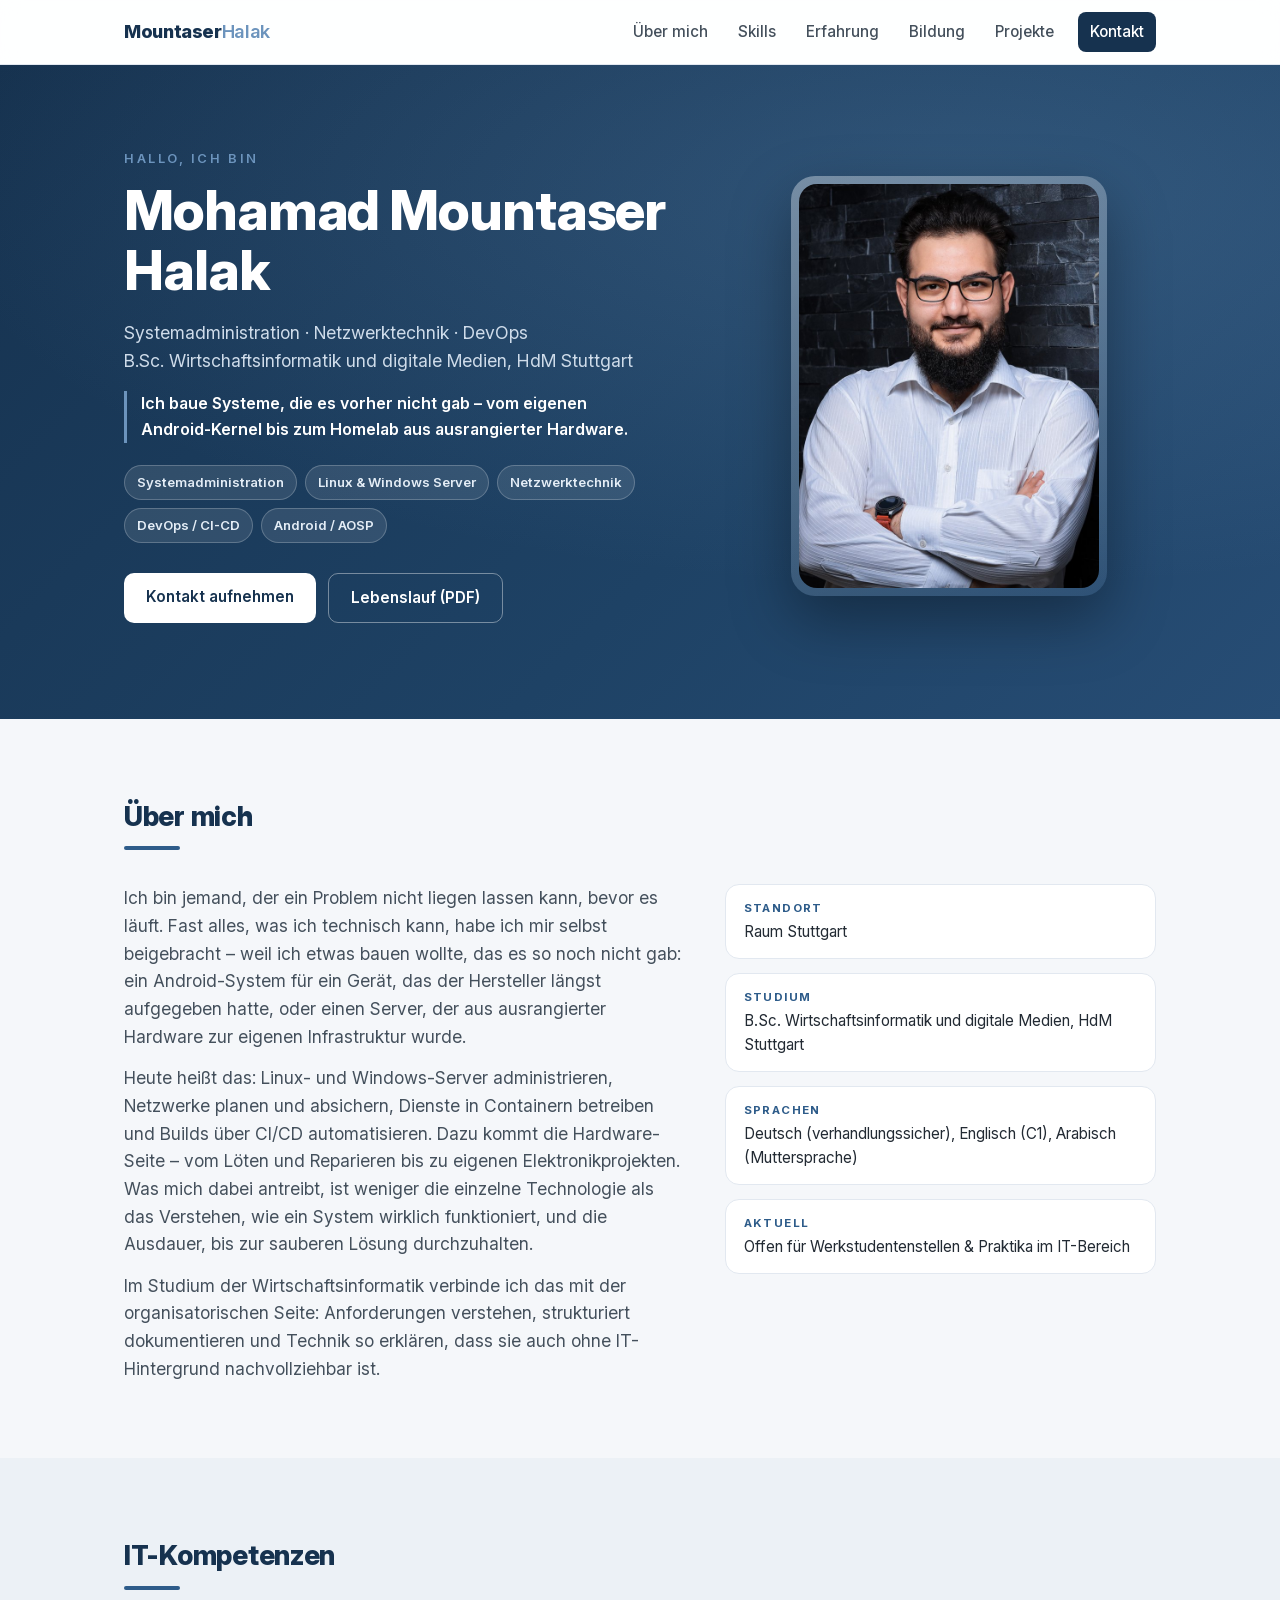
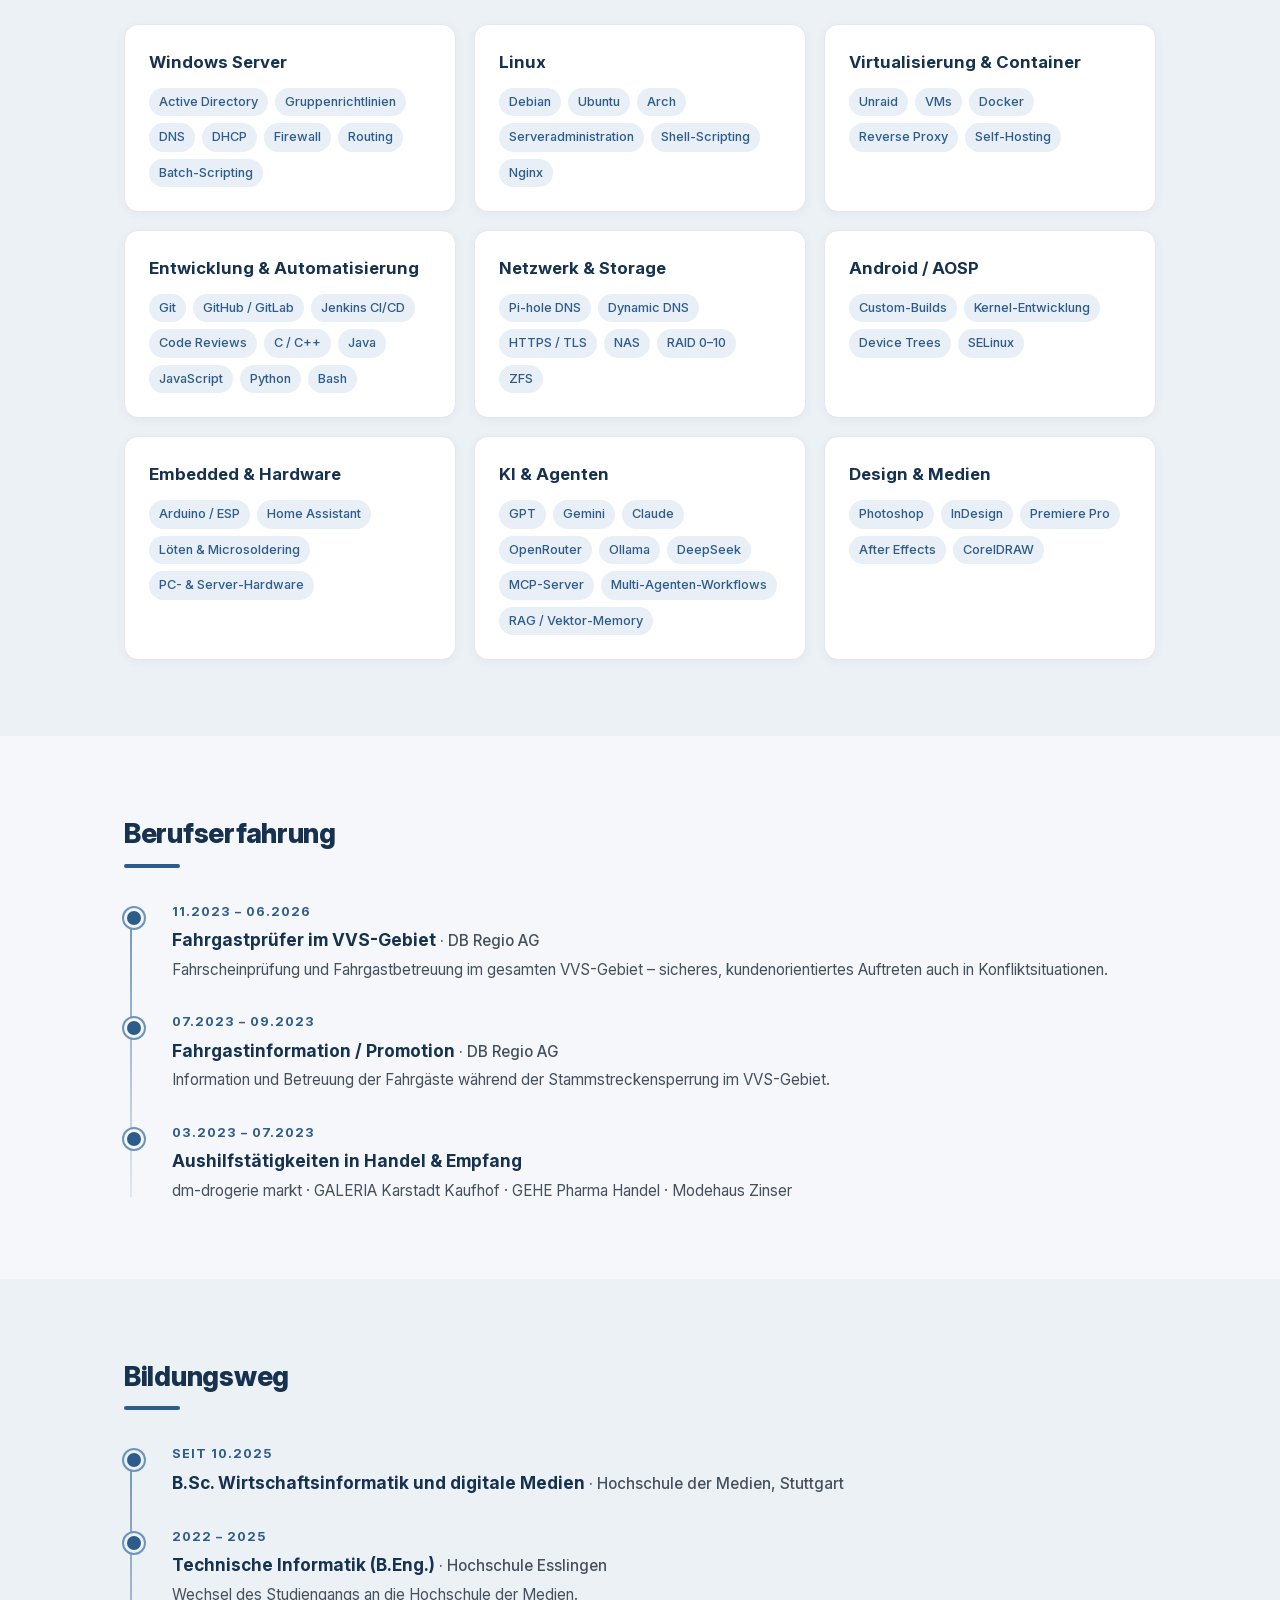
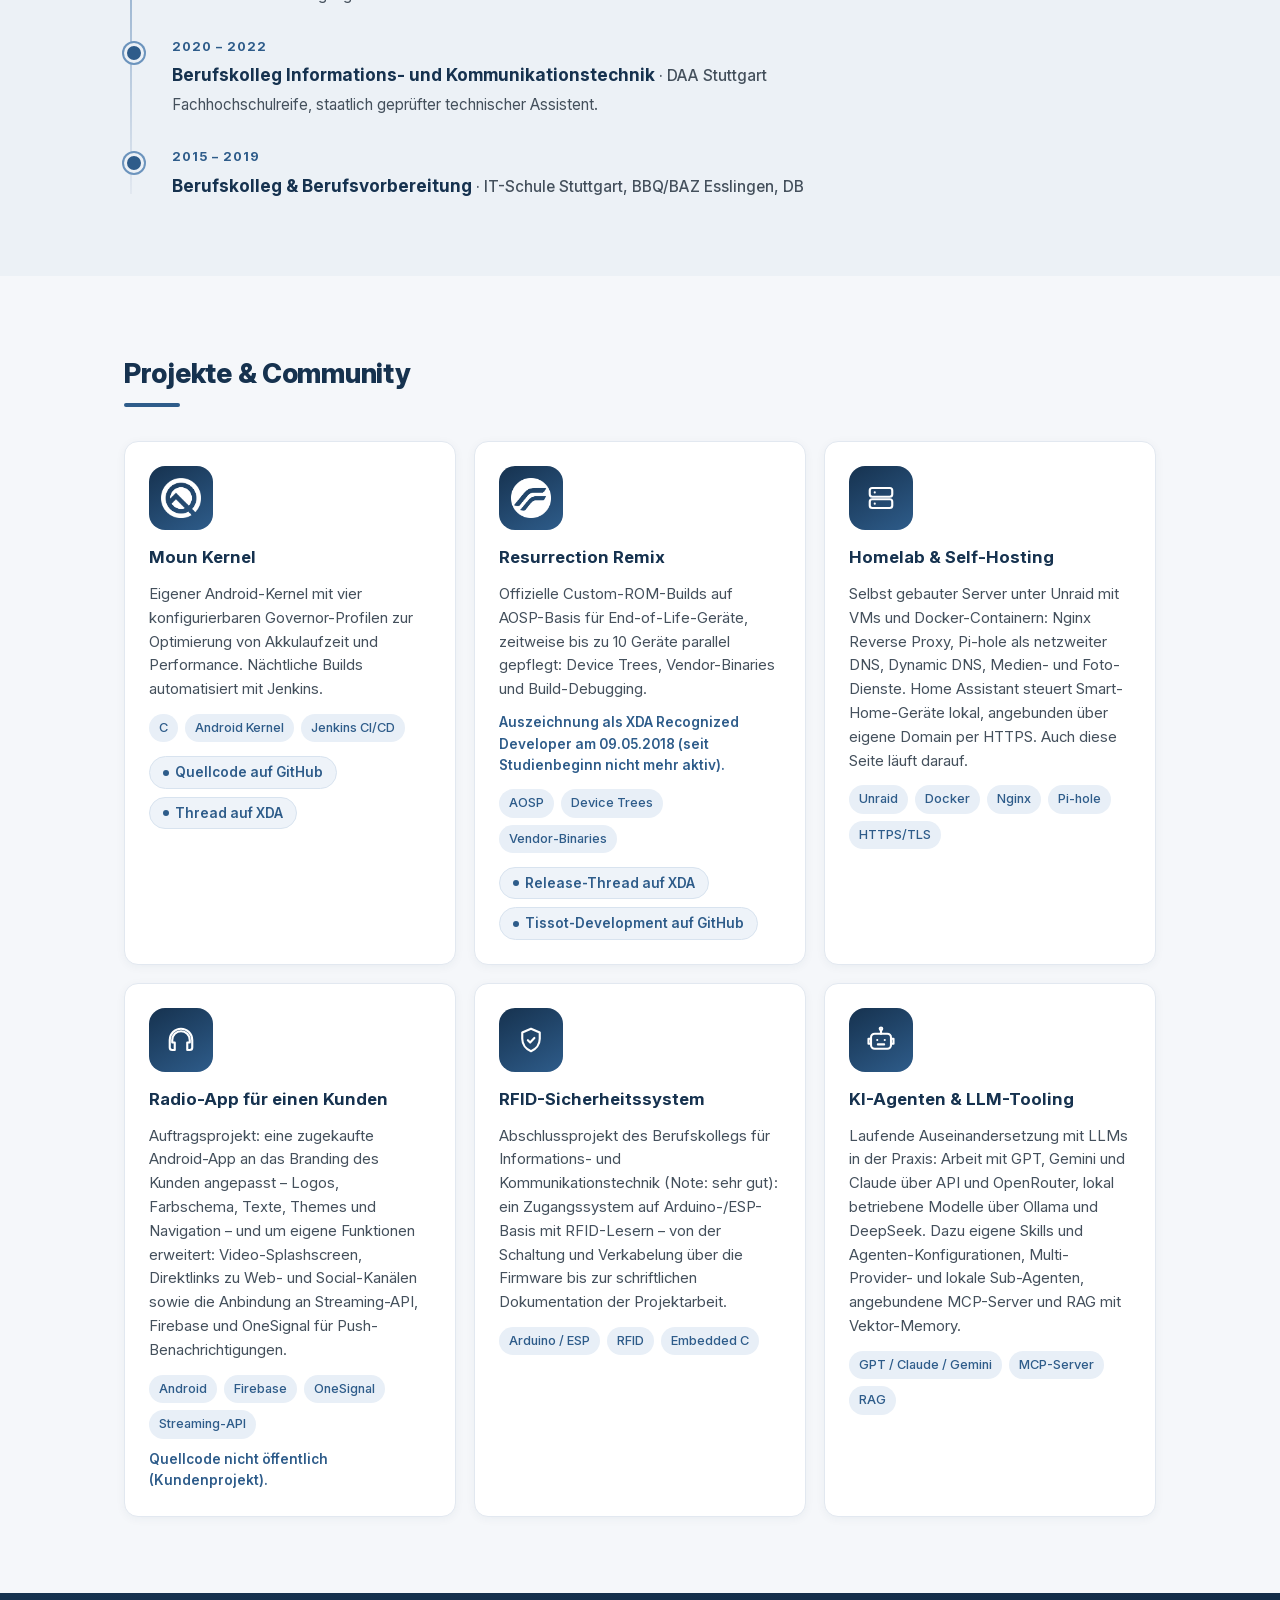
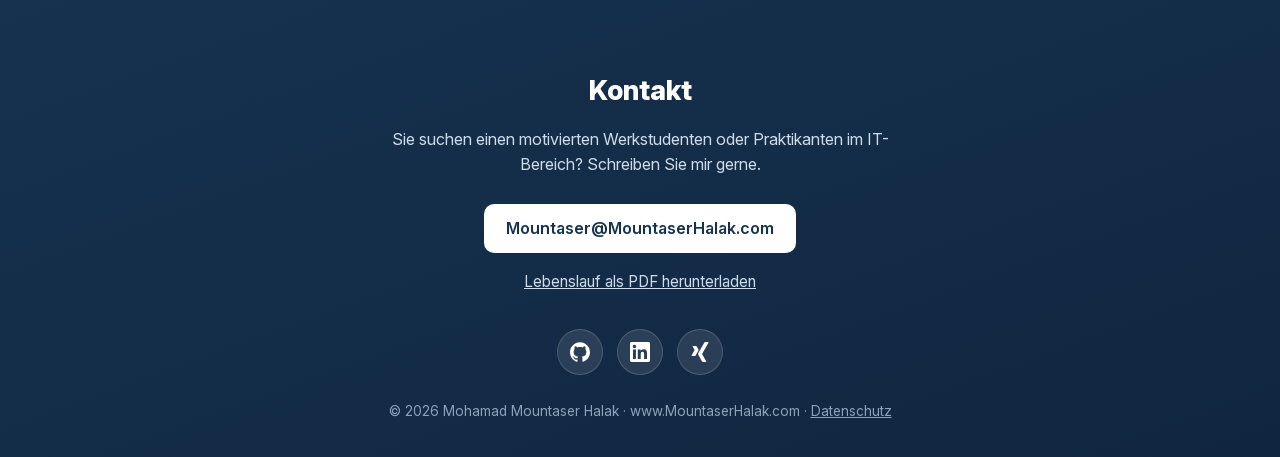
==== index.html @ ae3ca6ae "Initial commit: personal portfolio site Static single-page portfolio for Mohamad Mountaser Halak cov" ====
<!DOCTYPE html>
<html lang="de">
<head>
  <meta charset="UTF-8">
  <meta name="viewport" content="width=device-width, initial-scale=1.0">
  <meta name="description" content="Mohamad Mountaser Halak – Systemadministration, Netzwerktechnik und DevOps. Wirtschaftsinformatik-Student (HdM Stuttgart) mit Linux-, Windows-Server- und AOSP-Erfahrung.">
  <title>Mountaser Halak – Systemadministration, Netzwerktechnik &amp; DevOps</title>
  <link rel="canonical" href="https://www.mountaserhalak.com/">

  <meta property="og:type" content="website">
  <meta property="og:url" content="https://www.mountaserhalak.com/">
  <meta property="og:title" content="Mountaser Halak – Systemadministration, Netzwerktechnik &amp; DevOps">
  <meta property="og:description" content="Wirtschaftsinformatik-Student mit Linux-, Windows-Server- und AOSP-Erfahrung. Offen für Werkstudentenstellen und Praktika im IT-Bereich.">
  <meta property="og:image" content="https://www.mountaserhalak.com/imgs/portrait.jpg">
  <meta property="og:locale" content="de_DE">
  <meta name="twitter:card" content="summary_large_image">

  <link rel="icon" href="imgs/halak.png" type="image/png">
  <link rel="apple-touch-icon" href="imgs/halak.png">
  <link rel="stylesheet" href="css/style.css">

  <!-- Content is faded in by JS; keep it visible if JS never runs. -->
  <noscript><style>.reveal { opacity: 1 !important; transform: none !important; }</style></noscript>
</head>
<body>

  <header class="nav" id="top">
    <div class="nav-inner">
      <a class="brand" href="#top">Mountaser<span>Halak</span></a>
      <button class="nav-toggle" id="navToggle" aria-label="Menü öffnen" aria-expanded="false">
        <span></span><span></span><span></span>
      </button>
      <nav id="navMenu">
        <a href="#ueber">Über mich</a>
        <a href="#skills">Skills</a>
        <a href="#erfahrung">Erfahrung</a>
        <a href="#bildung">Bildung</a>
        <a href="#projekte">Projekte</a>
        <a class="nav-cta" href="#kontakt">Kontakt</a>
      </nav>
    </div>
  </header>

  <section class="hero">
    <div class="hero-inner">
      <div class="hero-text reveal">
        <p class="kicker">Hallo, ich bin</p>
        <h1>Mohamad Mountaser<br>Halak</h1>
        <p class="sub">Systemadministration · Netzwerktechnik · DevOps<br>B.Sc. Wirtschaftsinformatik und digitale Medien, HdM Stuttgart</p>
        <p class="tagline">Ich baue Systeme, die es vorher nicht gab – vom eigenen Android-Kernel bis zum Homelab aus ausrangierter Hardware.</p>
        <div class="chips">
          <span class="chip">Systemadministration</span>
          <span class="chip">Linux &amp; Windows Server</span>
          <span class="chip">Netzwerktechnik</span>
          <span class="chip">DevOps / CI-CD</span>
          <span class="chip">Android / AOSP</span>
        </div>
        <div class="hero-actions">
          <a class="btn btn-light" href="#kontakt">Kontakt aufnehmen</a>
          <a class="btn btn-ghost" href="cv/Lebenslauf_Mohamad_Mountaser_Halak.pdf" download>Lebenslauf (PDF)</a>
        </div>
      </div>
      <div class="hero-photo reveal">
        <div class="photo-ring">
          <img src="imgs/portrait.jpg" alt="Porträt von Mohamad Mountaser Halak" width="300" height="404">
        </div>
      </div>
    </div>
  </section>

  <main>
    <section class="section" id="ueber">
      <div class="wrap">
        <h2 class="section-title reveal">Über mich</h2>
        <div class="about-grid">
          <div class="lead reveal">
            <p>
              Ich bin jemand, der ein Problem nicht liegen lassen kann, bevor es läuft.
              Fast alles, was ich technisch kann, habe ich mir selbst beigebracht – weil ich
              etwas bauen wollte, das es so noch nicht gab: ein Android-System für ein Gerät,
              das der Hersteller längst aufgegeben hatte, oder einen Server, der aus
              ausrangierter Hardware zur eigenen Infrastruktur wurde.
            </p>
            <p>
              Heute heißt das: Linux- und Windows-Server administrieren, Netzwerke planen
              und absichern, Dienste in Containern betreiben und Builds über CI/CD
              automatisieren. Dazu kommt die Hardware-Seite – vom Löten und Reparieren bis
              zu eigenen Elektronikprojekten. Was mich dabei antreibt, ist weniger die
              einzelne Technologie als das Verstehen, wie ein System wirklich funktioniert,
              und die Ausdauer, bis zur sauberen Lösung durchzuhalten.
            </p>
            <p>
              Im Studium der Wirtschaftsinformatik verbinde ich das mit der organisatorischen
              Seite: Anforderungen verstehen, strukturiert dokumentieren und Technik so
              erklären, dass sie auch ohne IT-Hintergrund nachvollziehbar ist.
            </p>
          </div>
          <div class="facts reveal">
            <div class="fact"><span class="fact-label">Standort</span><span>Raum Stuttgart</span></div>
            <div class="fact"><span class="fact-label">Studium</span><span>B.Sc. Wirtschaftsinformatik und digitale Medien, HdM Stuttgart</span></div>
            <div class="fact"><span class="fact-label">Sprachen</span><span>Deutsch (verhandlungssicher), Englisch (C1), Arabisch (Muttersprache)</span></div>
            <div class="fact"><span class="fact-label">Aktuell</span><span>Offen für Werkstudentenstellen &amp; Praktika im IT-Bereich</span></div>
          </div>
        </div>
      </div>
    </section>

    <section class="section section-alt" id="skills">
      <div class="wrap">
        <h2 class="section-title reveal">IT-Kompetenzen</h2>
        <div class="skills-grid">
          <div class="card reveal">
            <h3>Windows Server</h3>
            <div class="tags"><span>Active Directory</span><span>Gruppenrichtlinien</span><span>DNS</span><span>DHCP</span><span>Firewall</span><span>Routing</span><span>Batch-Scripting</span></div>
          </div>
          <div class="card reveal">
            <h3>Linux</h3>
            <div class="tags"><span>Debian</span><span>Ubuntu</span><span>Arch</span><span>Serveradministration</span><span>Shell-Scripting</span><span>Nginx</span></div>
          </div>
          <div class="card reveal">
            <h3>Virtualisierung &amp; Container</h3>
            <div class="tags"><span>Unraid</span><span>VMs</span><span>Docker</span><span>Reverse Proxy</span><span>Self-Hosting</span></div>
          </div>
          <div class="card reveal">
            <h3>Entwicklung &amp; Automatisierung</h3>
            <div class="tags"><span>Git</span><span>GitHub / GitLab</span><span>Jenkins CI/CD</span><span>Code Reviews</span><span>C / C++</span><span>Java</span><span>JavaScript</span><span>Python</span><span>Bash</span></div>
          </div>
          <div class="card reveal">
            <h3>Netzwerk &amp; Storage</h3>
            <div class="tags"><span>Pi-hole DNS</span><span>Dynamic DNS</span><span>HTTPS / TLS</span><span>NAS</span><span>RAID 0–10</span><span>ZFS</span></div>
          </div>
          <div class="card reveal">
            <h3>Android / AOSP</h3>
            <div class="tags"><span>Custom-Builds</span><span>Kernel-Entwicklung</span><span>Device Trees</span><span>SELinux</span></div>
          </div>
          <div class="card reveal">
            <h3>Embedded &amp; Hardware</h3>
            <div class="tags"><span>Arduino / ESP</span><span>Home Assistant</span><span>Löten &amp; Microsoldering</span><span>PC- &amp; Server-Hardware</span></div>
          </div>
          <div class="card reveal">
            <h3>KI &amp; Agenten</h3>
            <div class="tags"><span>GPT</span><span>Gemini</span><span>Claude</span><span>OpenRouter</span><span>Ollama</span><span>DeepSeek</span><span>MCP-Server</span><span>Multi-Agenten-Workflows</span><span>RAG / Vektor-Memory</span></div>
          </div>
          <div class="card reveal">
            <h3>Design &amp; Medien</h3>
            <div class="tags"><span>Photoshop</span><span>InDesign</span><span>Premiere Pro</span><span>After Effects</span><span>CorelDRAW</span></div>
          </div>
        </div>
      </div>
    </section>

    <section class="section" id="erfahrung">
      <div class="wrap">
        <h2 class="section-title reveal">Berufserfahrung</h2>
        <div class="timeline">
          <div class="t-item reveal">
            <div class="t-date">11.2023 – 06.2026</div>
            <div class="t-body">
              <h3>Fahrgastprüfer im VVS-Gebiet <span>· DB Regio AG</span></h3>
              <p>Fahrscheinprüfung und Fahrgastbetreuung im gesamten VVS-Gebiet – sicheres, kundenorientiertes Auftreten auch in Konfliktsituationen.</p>
            </div>
          </div>
          <div class="t-item reveal">
            <div class="t-date">07.2023 – 09.2023</div>
            <div class="t-body">
              <h3>Fahrgastinformation / Promotion <span>· DB Regio AG</span></h3>
              <p>Information und Betreuung der Fahrgäste während der Stammstreckensperrung im VVS-Gebiet.</p>
            </div>
          </div>
          <div class="t-item reveal">
            <div class="t-date">03.2023 – 07.2023</div>
            <div class="t-body">
              <h3>Aushilfstätigkeiten in Handel &amp; Empfang</h3>
              <p>dm-drogerie markt · GALERIA Karstadt Kaufhof · GEHE Pharma Handel · Modehaus Zinser</p>
            </div>
          </div>
        </div>
      </div>
    </section>

    <section class="section section-alt" id="bildung">
      <div class="wrap">
        <h2 class="section-title reveal">Bildungsweg</h2>
        <div class="timeline">
          <div class="t-item reveal">
            <div class="t-date">seit 10.2025</div>
            <div class="t-body">
              <h3>B.Sc. Wirtschaftsinformatik und digitale Medien <span>· Hochschule der Medien, Stuttgart</span></h3>
            </div>
          </div>
          <div class="t-item reveal">
            <div class="t-date">2022 – 2025</div>
            <div class="t-body">
              <h3>Technische Informatik (B.Eng.) <span>· Hochschule Esslingen</span></h3>
              <p>Wechsel des Studiengangs an die Hochschule der Medien.</p>
            </div>
          </div>
          <div class="t-item reveal">
            <div class="t-date">2020 – 2022</div>
            <div class="t-body">
              <h3>Berufskolleg Informations- und Kommunikationstechnik <span>· DAA Stuttgart</span></h3>
              <p>Fachhochschulreife, staatlich geprüfter technischer Assistent.</p>
            </div>
          </div>
          <div class="t-item reveal">
            <div class="t-date">2015 – 2019</div>
            <div class="t-body">
              <h3>Berufskolleg &amp; Berufsvorbereitung <span>· IT-Schule Stuttgart, BBQ/BAZ Esslingen, DB</span></h3>
            </div>
          </div>
        </div>
      </div>
    </section>

    <section class="section" id="projekte">
      <div class="wrap">
        <h2 class="section-title reveal">Projekte &amp; Community</h2>
        <div class="projects-grid">
          <div class="card project reveal">
            <div class="project-logo"><img src="imgs/MounKernelW.png" alt="Moun Kernel Logo" loading="lazy"></div>
            <h3>Moun Kernel</h3>
            <p>Eigener Android-Kernel mit vier konfigurierbaren Governor-Profilen zur Optimierung von Akkulaufzeit und Performance. Nächtliche Builds automatisiert mit Jenkins.</p>
            <div class="tags project-tags"><span>C</span><span>Android Kernel</span><span>Jenkins CI/CD</span></div>
            <p class="project-links">
              <a href="https://github.com/mountaser/Moun_Kernel_Tissot" target="_blank" rel="noopener noreferrer">Quellcode auf GitHub</a>
              <a href="https://xdaforums.com/t/kernel-all-variants-oreo-8-1-v4-0-moun-kernel-los-and-aosp.3720589/" target="_blank" rel="noopener noreferrer">Thread auf XDA</a>
            </p>
          </div>
          <div class="card project reveal">
            <div class="project-logo"><img src="imgs/original_log_big.png" alt="Resurrection Remix Logo" loading="lazy"></div>
            <h3>Resurrection Remix</h3>
            <p>Offizielle Custom-ROM-Builds auf AOSP-Basis für End-of-Life-Geräte, zeitweise bis zu 10 Geräte parallel gepflegt: Device Trees, Vendor-Binaries und Build-Debugging.</p>
            <p class="project-note">Auszeichnung als XDA Recognized Developer am 09.05.2018 (seit Studienbeginn nicht mehr aktiv).</p>
            <div class="tags project-tags"><span>AOSP</span><span>Device Trees</span><span>Vendor-Binaries</span></div>
            <p class="project-links">
              <a href="https://xdaforums.com/t/rom-9-0-official-tissot-4-9-resurrection-remix-v7-0-2-04-06-2019.3766990/" target="_blank" rel="noopener noreferrer">Release-Thread auf XDA</a>
              <a href="https://github.com/Tissot-Development" target="_blank" rel="noopener noreferrer">Tissot-Development auf GitHub</a>
            </p>
          </div>
          <div class="card project reveal">
            <div class="project-icon" aria-hidden="true">
              <svg viewBox="0 0 24 24" fill="none" stroke="currentColor" stroke-width="1.7" stroke-linecap="round" stroke-linejoin="round" focusable="false">
                <rect x="3" y="4" width="18" height="7" rx="2"/>
                <rect x="3" y="13" width="18" height="7" rx="2"/>
                <line x1="7" y1="7.5" x2="7.01" y2="7.5"/>
                <line x1="7" y1="16.5" x2="7.01" y2="16.5"/>
              </svg>
            </div>
            <h3>Homelab &amp; Self-Hosting</h3>
            <p>Selbst gebauter Server unter Unraid mit VMs und Docker-Containern: Nginx Reverse Proxy, Pi-hole als netzweiter DNS, Dynamic DNS, Medien- und Foto-Dienste. Home Assistant steuert Smart-Home-Geräte lokal, angebunden über eigene Domain per HTTPS. Auch diese Seite läuft darauf.</p>
            <div class="tags project-tags"><span>Unraid</span><span>Docker</span><span>Nginx</span><span>Pi-hole</span><span>HTTPS/TLS</span></div>
          </div>
          <div class="card project reveal">
            <div class="project-icon" aria-hidden="true">
              <svg viewBox="0 0 24 24" fill="none" stroke="currentColor" stroke-width="1.7" stroke-linecap="round" stroke-linejoin="round" focusable="false">
                <path d="M12 3a9 9 0 0 0-9 9v6a2 2 0 0 0 2 2h2v-6H5v-2a7 7 0 0 1 14 0v2h-2v6h2a2 2 0 0 0 2-2v-6a9 9 0 0 0-9-9z"/>
              </svg>
            </div>
            <h3>Radio-App für einen Kunden</h3>
            <p>Auftragsprojekt: eine zugekaufte Android-App an das Branding des Kunden angepasst – Logos, Farbschema, Texte, Themes und Navigation – und um eigene Funktionen erweitert: Video-Splashscreen, Direktlinks zu Web- und Social-Kanälen sowie die Anbindung an Streaming-API, Firebase und OneSignal für Push-Benachrichtigungen.</p>
            <div class="tags project-tags"><span>Android</span><span>Firebase</span><span>OneSignal</span><span>Streaming-API</span></div>
            <p class="project-note">Quellcode nicht öffentlich (Kundenprojekt).</p>
          </div>
          <div class="card project reveal">
            <div class="project-icon" aria-hidden="true">
              <svg viewBox="0 0 24 24" fill="none" stroke="currentColor" stroke-width="1.7" stroke-linecap="round" stroke-linejoin="round" focusable="false">
                <path d="M12 3l7 3v5c0 4.5-3 8.3-7 10-4-1.7-7-5.5-7-10V6l7-3z"/>
                <path d="M9.5 12.2l1.8 1.8 3.4-3.6"/>
              </svg>
            </div>
            <h3>RFID-Sicherheitssystem</h3>
            <p>Abschlussprojekt des Berufskollegs für Informations- und Kommunikationstechnik (Note: sehr gut): ein Zugangssystem auf Arduino-/ESP-Basis mit RFID-Lesern – von der Schaltung und Verkabelung über die Firmware bis zur schriftlichen Dokumentation der Projektarbeit.</p>
            <div class="tags project-tags"><span>Arduino / ESP</span><span>RFID</span><span>Embedded C</span></div>
          </div>
          <div class="card project reveal">
            <div class="project-icon" aria-hidden="true">
              <svg viewBox="0 0 24 24" fill="none" stroke="currentColor" stroke-width="1.7" stroke-linecap="round" stroke-linejoin="round" focusable="false">
                <rect x="4" y="7" width="16" height="12" rx="3"/>
                <path d="M12 7V4"/><circle cx="12" cy="3" r="1"/>
                <path d="M9 12h.01M15 12h.01M9.5 15.5h5"/>
                <path d="M4 11H2v4h2M20 11h2v4h-2"/>
              </svg>
            </div>
            <h3>KI-Agenten &amp; LLM-Tooling</h3>
            <p>Laufende Auseinandersetzung mit LLMs in der Praxis: Arbeit mit GPT, Gemini und Claude über API und OpenRouter, lokal betriebene Modelle über Ollama und DeepSeek. Dazu eigene Skills und Agenten-Konfigurationen, Multi-Provider- und lokale Sub-Agenten, angebundene MCP-Server und RAG mit Vektor-Memory.</p>
            <div class="tags project-tags"><span>GPT / Claude / Gemini</span><span>MCP-Server</span><span>RAG</span></div>
          </div>
        </div>
      </div>
    </section>
  </main>

  <footer class="footer" id="kontakt">
    <div class="wrap">
      <h2 class="reveal">Kontakt</h2>
      <p class="footer-lead reveal">Sie suchen einen motivierten Werkstudenten oder Praktikanten im IT-Bereich? Schreiben Sie mir gerne.</p>
      <a class="btn btn-light footer-mail reveal" href="mailto:Mountaser@MountaserHalak.com">Mountaser@MountaserHalak.com</a>
      <p class="footer-cv reveal"><a href="cv/Lebenslauf_Mohamad_Mountaser_Halak.pdf" download>Lebenslauf als PDF herunterladen</a></p>
      <ul class="social reveal">
        <li>
          <a href="https://github.com/mountaser" target="_blank" rel="noopener noreferrer" aria-label="GitHub-Profil von Mountaser Halak (öffnet in neuem Tab)">
            <svg viewBox="0 0 24 24" aria-hidden="true" focusable="false"><path d="M12 .297c-6.63 0-12 5.373-12 12 0 5.303 3.438 9.8 8.205 11.385.6.113.82-.258.82-.577 0-.285-.01-1.04-.015-2.04-3.338.724-4.042-1.61-4.042-1.61C4.422 18.07 3.633 17.7 3.633 17.7c-1.087-.744.084-.729.084-.729 1.205.084 1.838 1.236 1.838 1.236 1.07 1.835 2.809 1.305 3.495.998.108-.776.417-1.305.76-1.605-2.665-.3-5.466-1.332-5.466-5.93 0-1.31.465-2.38 1.235-3.22-.135-.303-.54-1.523.105-3.176 0 0 1.005-.322 3.3 1.23.96-.267 1.98-.399 3-.405 1.02.006 2.04.138 3 .405 2.28-1.552 3.285-1.23 3.285-1.23.645 1.653.24 2.873.12 3.176.765.84 1.23 1.91 1.23 3.22 0 4.61-2.805 5.625-5.475 5.92.42.36.81 1.096.81 2.22 0 1.606-.015 2.896-.015 3.286 0 .315.21.69.825.57C20.565 22.092 24 17.592 24 12.297c0-6.627-5.373-12-12-12"/></svg>
          </a>
        </li>
        <li>
          <a href="https://www.linkedin.com/in/mountaser-halak-8a63a533b/" target="_blank" rel="noopener noreferrer" aria-label="LinkedIn-Profil von Mountaser Halak (öffnet in neuem Tab)">
            <svg viewBox="0 0 24 24" aria-hidden="true" focusable="false"><path d="M20.447 20.452h-3.554v-5.569c0-1.328-.027-3.037-1.852-3.037-1.853 0-2.136 1.445-2.136 2.939v5.667H9.351V9h3.414v1.561h.046c.477-.9 1.637-1.85 3.37-1.85 3.601 0 4.267 2.37 4.267 5.455v6.286zM5.337 7.433c-1.144 0-2.063-.926-2.063-2.065 0-1.138.92-2.063 2.063-2.063 1.14 0 2.064.925 2.064 2.063 0 1.139-.925 2.065-2.064 2.065zm1.782 13.019H3.555V9h3.564v11.452zM22.225 0H1.771C.792 0 0 .774 0 1.729v20.542C0 23.227.792 24 1.771 24h20.451C23.2 24 24 23.227 24 22.271V1.729C24 .774 23.2 0 22.222 0h.003z"/></svg>
          </a>
        </li>
        <li>
          <a href="https://www.xing.com/profile/MohamadMountaser_Halak/" target="_blank" rel="noopener noreferrer" aria-label="XING-Profil von Mountaser Halak (öffnet in neuem Tab)">
            <svg viewBox="0 0 24 24" aria-hidden="true" focusable="false"><path d="M18.188 0c-.517 0-.741.325-.927.66 0 0-7.455 13.224-7.702 13.657.015.024 4.919 9.023 4.919 9.023.17.308.436.66.967.66h3.454c.211 0 .375-.078.463-.22.089-.151.089-.346-.009-.536l-4.879-8.916c-.004-.006-.004-.016 0-.022L22.139.756c.095-.191.097-.387.006-.535C22.056.078 21.894 0 21.686 0h-3.498zM3.648 4.74c-.211 0-.385.074-.473.216-.09.149-.078.339.02.531l2.34 4.05c.004.01.004.016 0 .021L1.86 16.051c-.099.188-.093.381 0 .529.085.142.239.234.45.234h3.461c.518 0 .766-.348.945-.667l3.734-6.609-2.378-4.155c-.172-.315-.434-.659-.962-.659H3.648v.016z"/></svg>
          </a>
        </li>
      </ul>
      <p class="copy">© 2026 Mohamad Mountaser Halak · www.MountaserHalak.com · <a href="datenschutz.html">Datenschutz</a></p>
    </div>
  </footer>

  <script src="js/customs.js"></script>
</body>
</html>
---- css/style.css ----
/* ==========================================================
   MountaserHalak.com – 2026 redesign
   Palette matches the CV: deep navy / slate blue / light gray
   ========================================================== */

/* Inter is self-hosted (SIL OFL 1.1, see fonts/OFL.txt). Loading it from
   Google's CDN would send visitor IPs to Google without consent, which
   German courts have treated as a GDPR violation (LG München I, 3 O 17493/20). */
@font-face {
  font-family: 'Inter';
  font-style: normal;
  font-weight: 100 900;
  font-display: swap;
  src: url('../fonts/InterVariable.woff2') format('woff2');
}

:root {
  --navy: #16324f;
  --navy-2: #1e4265;
  --accent: #2e5c8a;
  --accent-light: #6c94bd;
  --ink: #222a33;
  --slate: #44505c;
  --bg: #f5f7fa;
  --card: #ffffff;
  --line: #e2e8f0;
  --radius: 14px;
}

* { margin: 0; padding: 0; box-sizing: border-box; }

html { scroll-behavior: smooth; scroll-padding-top: 76px; }

body {
  font-family: 'Inter', system-ui, -apple-system, 'Segoe UI', sans-serif;
  background: var(--bg);
  color: var(--ink);
  line-height: 1.6;
  font-size: 16px;
}

img { max-width: 100%; display: block; }
a { color: var(--accent); text-decoration: none; cursor: pointer; }

/* Keyboard focus must stay visible everywhere (a11y). */
:focus-visible {
  outline: 2px solid var(--accent);
  outline-offset: 3px;
  border-radius: 4px;
}
.footer :focus-visible,
.hero :focus-visible { outline-color: #fff; }

.wrap { max-width: 1080px; margin: 0 auto; padding: 0 24px; }

/* ---------- Navigation ---------- */
.nav {
  position: sticky; top: 0; z-index: 50;
  background: rgba(255, 255, 255, 0.9);
  backdrop-filter: blur(10px);
  -webkit-backdrop-filter: blur(10px);
  border-bottom: 1px solid var(--line);
}
.nav-inner {
  max-width: 1080px; margin: 0 auto; padding: 0 24px;
  display: flex; align-items: center; justify-content: space-between;
  height: 64px;
}
.brand { font-weight: 800; font-size: 1.15rem; color: var(--navy); letter-spacing: -0.02em; }
.brand span { color: var(--accent-light); font-weight: 600; }
.nav nav { display: flex; gap: 6px; align-items: center; }
.nav nav a {
  color: var(--slate); font-weight: 500; font-size: 0.95rem;
  padding: 8px 12px; border-radius: 8px; transition: 0.2s;
}
.nav nav a:hover { color: var(--navy); background: #eef2f7; }
.nav nav a.nav-cta {
  background: var(--navy); color: #fff; margin-left: 6px;
}
.nav nav a.nav-cta:hover { background: var(--accent); }
.nav-toggle { display: none; background: none; border: 0; cursor: pointer; padding: 10px; }
.nav-toggle span {
  display: block; width: 22px; height: 2px; background: var(--navy);
  margin: 5px 0; border-radius: 2px; transition: 0.25s;
}

/* ---------- Hero ---------- */
.hero {
  background:
    radial-gradient(ellipse 80% 60% at 75% 20%, rgba(108, 148, 189, 0.25), transparent),
    linear-gradient(135deg, var(--navy) 0%, var(--navy-2) 60%, #274d75 100%);
  color: #fff;
}
.hero-inner {
  max-width: 1080px; margin: 0 auto; padding: 84px 24px 96px;
  display: grid; grid-template-columns: 1.4fr 1fr; gap: 40px; align-items: center;
}
.kicker {
  text-transform: uppercase; letter-spacing: 0.2em; font-size: 0.8rem;
  color: var(--accent-light); font-weight: 600; margin-bottom: 12px;
}
.hero h1 { font-size: clamp(2.2rem, 5vw, 3.4rem); line-height: 1.1; letter-spacing: -0.02em; font-weight: 800; }
.hero .sub { margin-top: 18px; font-size: 1.1rem; color: #cfdcea; }
.tagline {
  margin-top: 16px; padding-left: 14px; max-width: 46ch;
  border-left: 3px solid var(--accent-light);
  font-size: 1rem; font-weight: 600; color: #fff;
}
.chips { display: flex; flex-wrap: wrap; gap: 8px; margin-top: 22px; }
.chip {
  font-size: 0.82rem; font-weight: 600; color: #e4edf6;
  background: rgba(255, 255, 255, 0.1); border: 1px solid rgba(255, 255, 255, 0.22);
  padding: 6px 12px; border-radius: 999px;
}
.hero-actions { margin-top: 30px; display: flex; gap: 12px; flex-wrap: wrap; }
.btn {
  display: inline-block; padding: 12px 22px; border-radius: 10px;
  font-weight: 600; font-size: 0.95rem; transition: 0.2s;
}
.btn-light { background: #fff; color: var(--navy); }
.btn-light:hover { background: #dbe6f1; transform: translateY(-1px); }
.btn-ghost { border: 1px solid rgba(255, 255, 255, 0.4); color: #fff; }
.btn-ghost:hover { background: rgba(255, 255, 255, 0.12); }

.hero-photo { display: flex; justify-content: center; }
.photo-ring {
  padding: 8px; border-radius: 24px;
  background: linear-gradient(160deg, rgba(255, 255, 255, 0.35), rgba(255, 255, 255, 0.05));
  box-shadow: 0 24px 60px rgba(0, 0, 0, 0.35);
}
.photo-ring img { border-radius: 18px; width: 300px; height: auto; }

/* ---------- Sections ---------- */
.section { padding: 76px 0; }
.section-alt { background: #ecf1f6; }
.section-title {
  font-size: 1.7rem; font-weight: 800; color: var(--navy);
  letter-spacing: -0.01em; margin-bottom: 34px; position: relative;
  padding-bottom: 12px;
}
.section-title::after {
  content: ''; position: absolute; left: 0; bottom: 0;
  width: 56px; height: 4px; border-radius: 2px; background: var(--accent);
}

/* About */
.about-grid { display: grid; grid-template-columns: 1.3fr 1fr; gap: 40px; }
.lead { font-size: 1.08rem; color: var(--slate); max-width: 62ch; }
.lead p + p { margin-top: 14px; }
.facts { display: grid; gap: 14px; align-content: start; }
.fact {
  background: var(--card); border: 1px solid var(--line); border-radius: var(--radius);
  padding: 14px 18px; display: grid; gap: 2px; font-size: 0.95rem;
}
.fact-label {
  font-size: 0.72rem; text-transform: uppercase; letter-spacing: 0.12em;
  color: var(--accent); font-weight: 700;
}

/* Skills */
.skills-grid { display: grid; grid-template-columns: repeat(auto-fit, minmax(280px, 1fr)); gap: 18px; }
.card {
  background: var(--card); border: 1px solid var(--line); border-radius: var(--radius);
  padding: 24px; box-shadow: 0 2px 10px rgba(22, 50, 79, 0.05);
  transition: transform 0.2s, box-shadow 0.2s;
}
.card:hover { transform: translateY(-3px); box-shadow: 0 10px 26px rgba(22, 50, 79, 0.12); }
.card h3 { color: var(--navy); font-size: 1.05rem; margin-bottom: 12px; }
.tags { display: flex; flex-wrap: wrap; gap: 7px; }
.tags span {
  font-size: 0.8rem; font-weight: 500; color: var(--accent);
  background: #e8eff7; padding: 4px 10px; border-radius: 999px;
}

/* Timeline */
.timeline { position: relative; padding-left: 26px; }
.timeline::before {
  content: ''; position: absolute; left: 6px; top: 6px; bottom: 6px;
  width: 2px; background: linear-gradient(var(--accent-light), var(--line));
}
.t-item { position: relative; padding: 0 0 30px 22px; }
.t-item:last-child { padding-bottom: 0; }
.t-item::before {
  content: ''; position: absolute; left: -26px; top: 6px;
  width: 14px; height: 14px; border-radius: 50%;
  background: var(--accent); border: 3px solid var(--bg);
  box-shadow: 0 0 0 2px var(--accent-light);
}
.section-alt .t-item::before { border-color: #ecf1f6; }
.t-date {
  font-size: 0.8rem; font-weight: 700; color: var(--accent);
  text-transform: uppercase; letter-spacing: 0.08em; margin-bottom: 4px;
}
.t-body h3 { color: var(--navy); font-size: 1.08rem; }
.t-body h3 span { color: var(--slate); font-weight: 500; font-size: 0.95rem; }
.t-body p { color: var(--slate); font-size: 0.95rem; margin-top: 4px; }

/* Projects */
.projects-grid { display: grid; grid-template-columns: repeat(auto-fit, minmax(260px, 1fr)); gap: 18px; }
.project-logo, .project-icon {
  width: 64px; height: 64px; border-radius: 16px; margin-bottom: 14px;
  background: linear-gradient(150deg, var(--navy), var(--accent));
  display: flex; align-items: center; justify-content: center;
}
.project-logo img { width: 40px; height: 40px; object-fit: contain; }
.project-icon { color: #fff; }
.project-icon svg { width: 30px; height: 30px; }
.project p { color: var(--slate); font-size: 0.93rem; margin-top: 6px; }
.project-tags { margin-top: 12px !important; }
.project-note {
  font-size: 0.85rem !important; color: var(--accent) !important;
  font-weight: 600; margin-top: 10px !important;
}
.project-links { display: flex; flex-wrap: wrap; gap: 8px; margin-top: 14px !important; }
.project-links a {
  display: inline-flex; align-items: center; gap: 6px;
  padding: 7px 13px; border-radius: 999px;
  font-size: 0.85rem; font-weight: 600; line-height: 1.2;
  color: var(--accent);
  background: #eef3f9;
  border: 1px solid #d8e3ef;
  transition: background-color 200ms ease, color 200ms ease, border-color 200ms ease;
}
.project-links a::before {
  content: ""; width: 6px; height: 6px; border-radius: 50%;
  background: currentColor; flex: none;
}
.project-links a:hover { background: var(--accent); color: #fff; border-color: var(--accent); }

/* ---------- Footer / contact ---------- */
.footer {
  background: linear-gradient(160deg, var(--navy), #102640);
  color: #fff; text-align: center; padding: 76px 0 34px;
}
.footer h2 { font-size: 1.7rem; font-weight: 800; }
.footer-lead { color: #cfdcea; margin: 14px auto 26px; max-width: 520px; }
.footer-mail { font-size: 1rem; }
.social { list-style: none; display: flex; justify-content: center; gap: 14px; margin: 34px 0 26px; }
.social a {
  display: flex; align-items: center; justify-content: center;
  width: 46px; height: 46px; border-radius: 50%;
  background: rgba(255, 255, 255, 0.1);
  border: 1px solid rgba(255, 255, 255, 0.16);
  transition: background-color 200ms ease, border-color 200ms ease, transform 200ms ease;
}
.social a:hover { background: var(--accent); border-color: var(--accent-light); transform: translateY(-2px); }
.social svg { width: 20px; height: 20px; fill: #fff; }
.footer-cv { margin-top: 16px; }
.footer-cv a { color: #cfdcea; font-size: 0.95rem; text-decoration: underline; }
.footer-cv a:hover { color: #fff; }
.copy { color: #8ba3bb; font-size: 0.85rem; }
.copy a { color: #8ba3bb; text-decoration: underline; }
.copy a:hover { color: #cfdcea; }

/* ---------- Legal pages ---------- */
.legal { max-width: 760px; margin: 0 auto; padding: 120px 24px 80px; }
.legal h1 { font-size: 1.9rem; font-weight: 800; color: var(--navy); margin-bottom: 8px; }
.legal h2 { font-size: 1.15rem; font-weight: 700; color: var(--navy); margin: 32px 0 8px; }
.legal p, .legal li { color: var(--slate); font-size: 0.97rem; }
.legal ul { margin: 8px 0 0 20px; }
.legal li { margin-bottom: 6px; }
.legal .back { display: inline-block; margin-top: 36px; font-weight: 600; }

/* ---------- Reveal animation ---------- */
.reveal { opacity: 0; transform: translateY(18px); transition: opacity 0.6s ease, transform 0.6s ease; }
.reveal.visible { opacity: 1; transform: none; }
@media (prefers-reduced-motion: reduce) {
  .reveal { opacity: 1; transform: none; transition: none; }
  html { scroll-behavior: auto; }
  *, *::before, *::after {
    animation-duration: 0.01ms !important;
    animation-iteration-count: 1 !important;
    transition-duration: 0.01ms !important;
    scroll-behavior: auto !important;
  }
  .social a:hover, .btn-light:hover, .card:hover { transform: none !important; }
}

/* ---------- Responsive ---------- */
@media (max-width: 860px) {
  .hero-inner { grid-template-columns: 1fr; text-align: center; padding: 60px 24px 70px; }
  .hero-photo { order: -1; }
  .photo-ring img { width: 210px; }
  .chips, .hero-actions { justify-content: center; }
  .tagline { margin-left: auto; margin-right: auto; }
  .about-grid { grid-template-columns: 1fr; gap: 26px; }

  .nav-toggle { display: block; }
  .nav nav {
    position: absolute; top: 64px; left: 0; right: 0;
    background: #fff; border-bottom: 1px solid var(--line);
    flex-direction: column; align-items: stretch; padding: 10px 16px 16px;
    display: none;
  }
  .nav nav.open { display: flex; }
  .nav nav a { padding: 12px; }
  .nav nav a.nav-cta { margin-left: 0; text-align: center; }
  .nav-toggle[aria-expanded="true"] span:nth-child(1) { transform: translateY(7px) rotate(45deg); }
  .nav-toggle[aria-expanded="true"] span:nth-child(2) { opacity: 0; }
  .nav-toggle[aria-expanded="true"] span:nth-child(3) { transform: translateY(-7px) rotate(-45deg); }
}
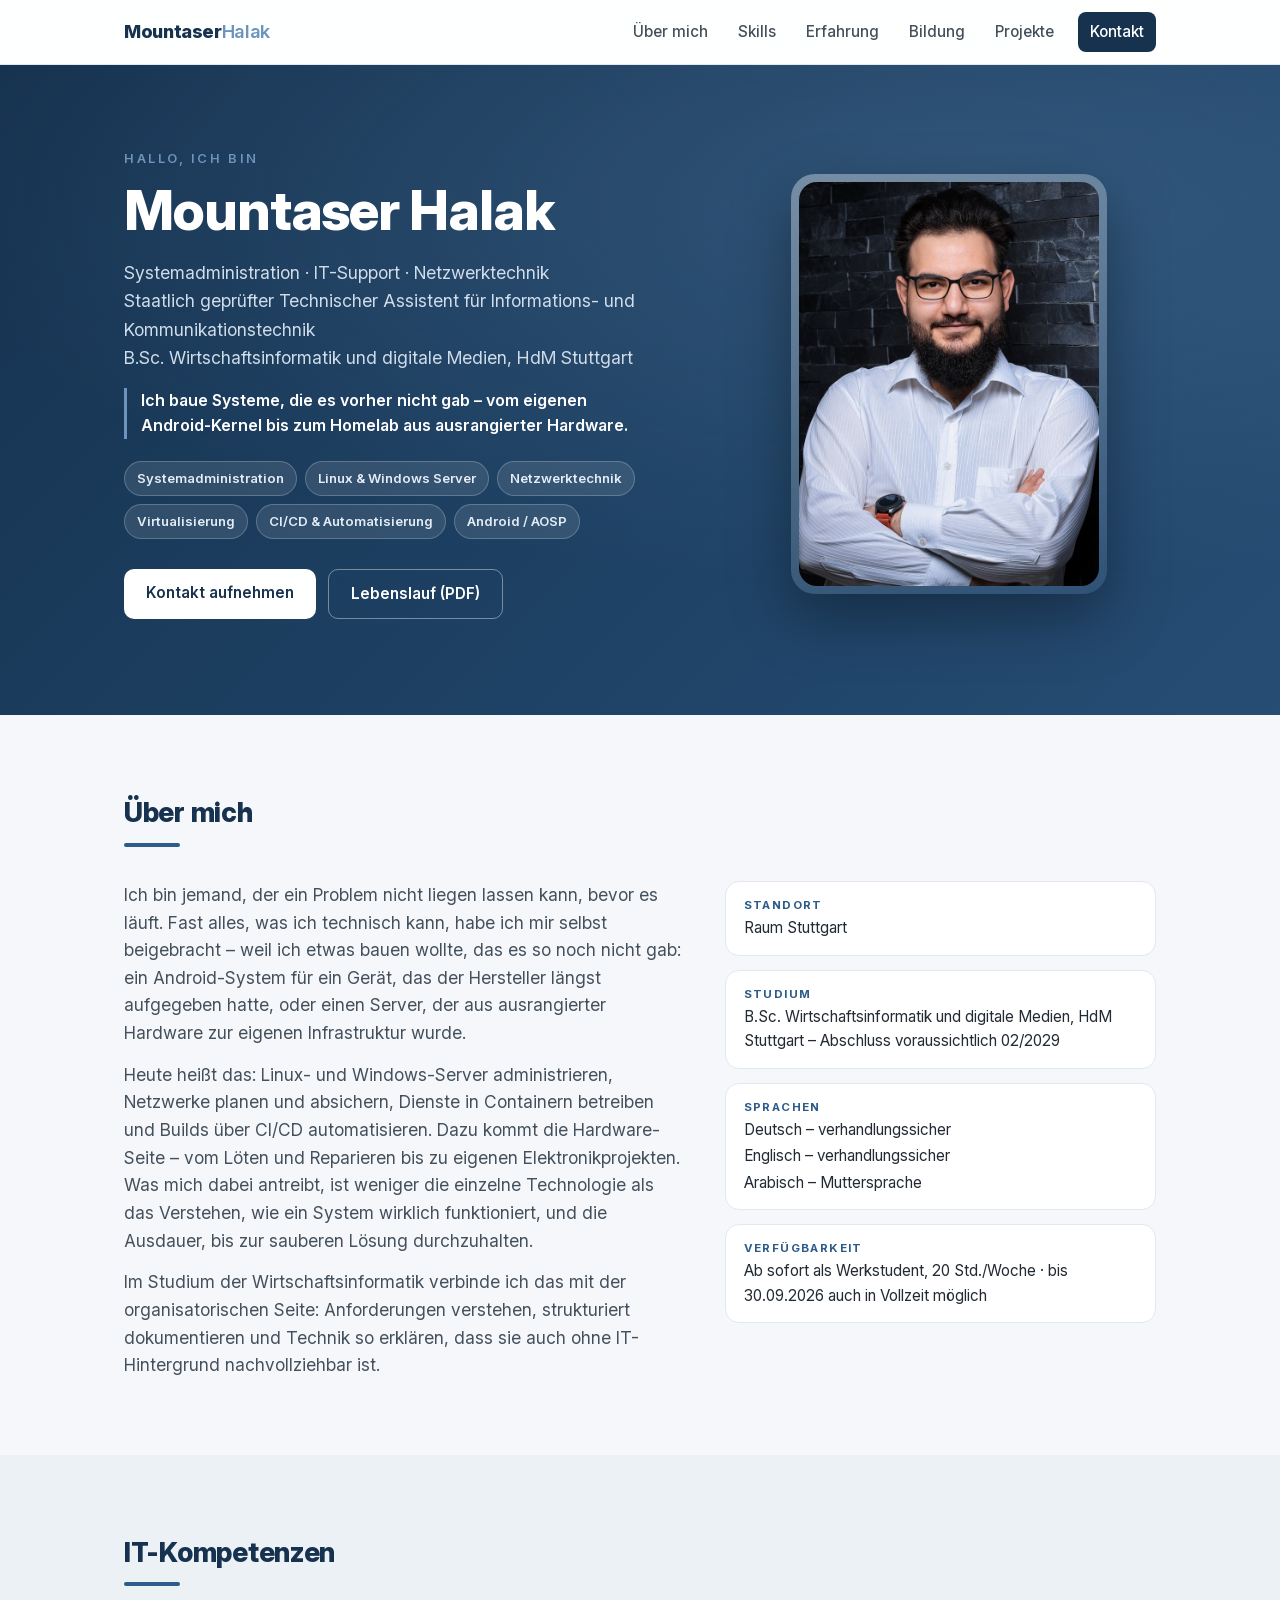
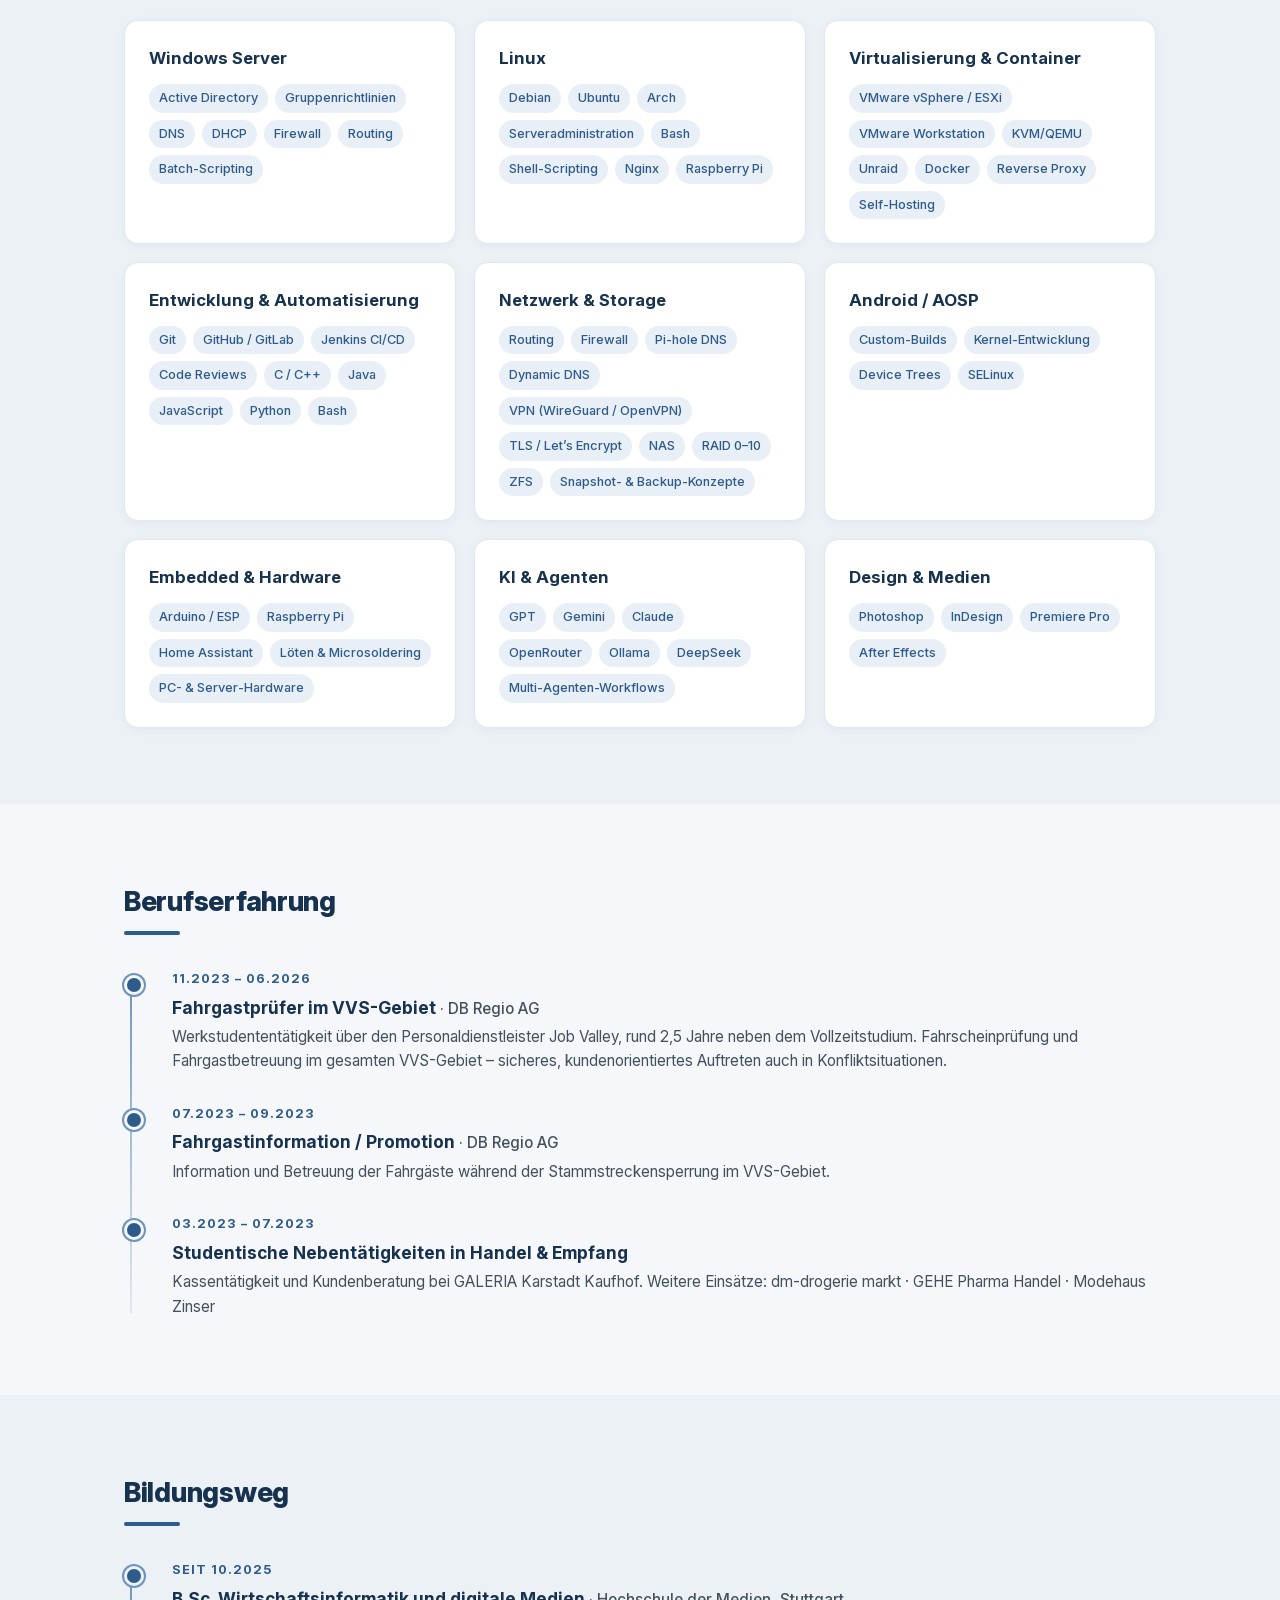
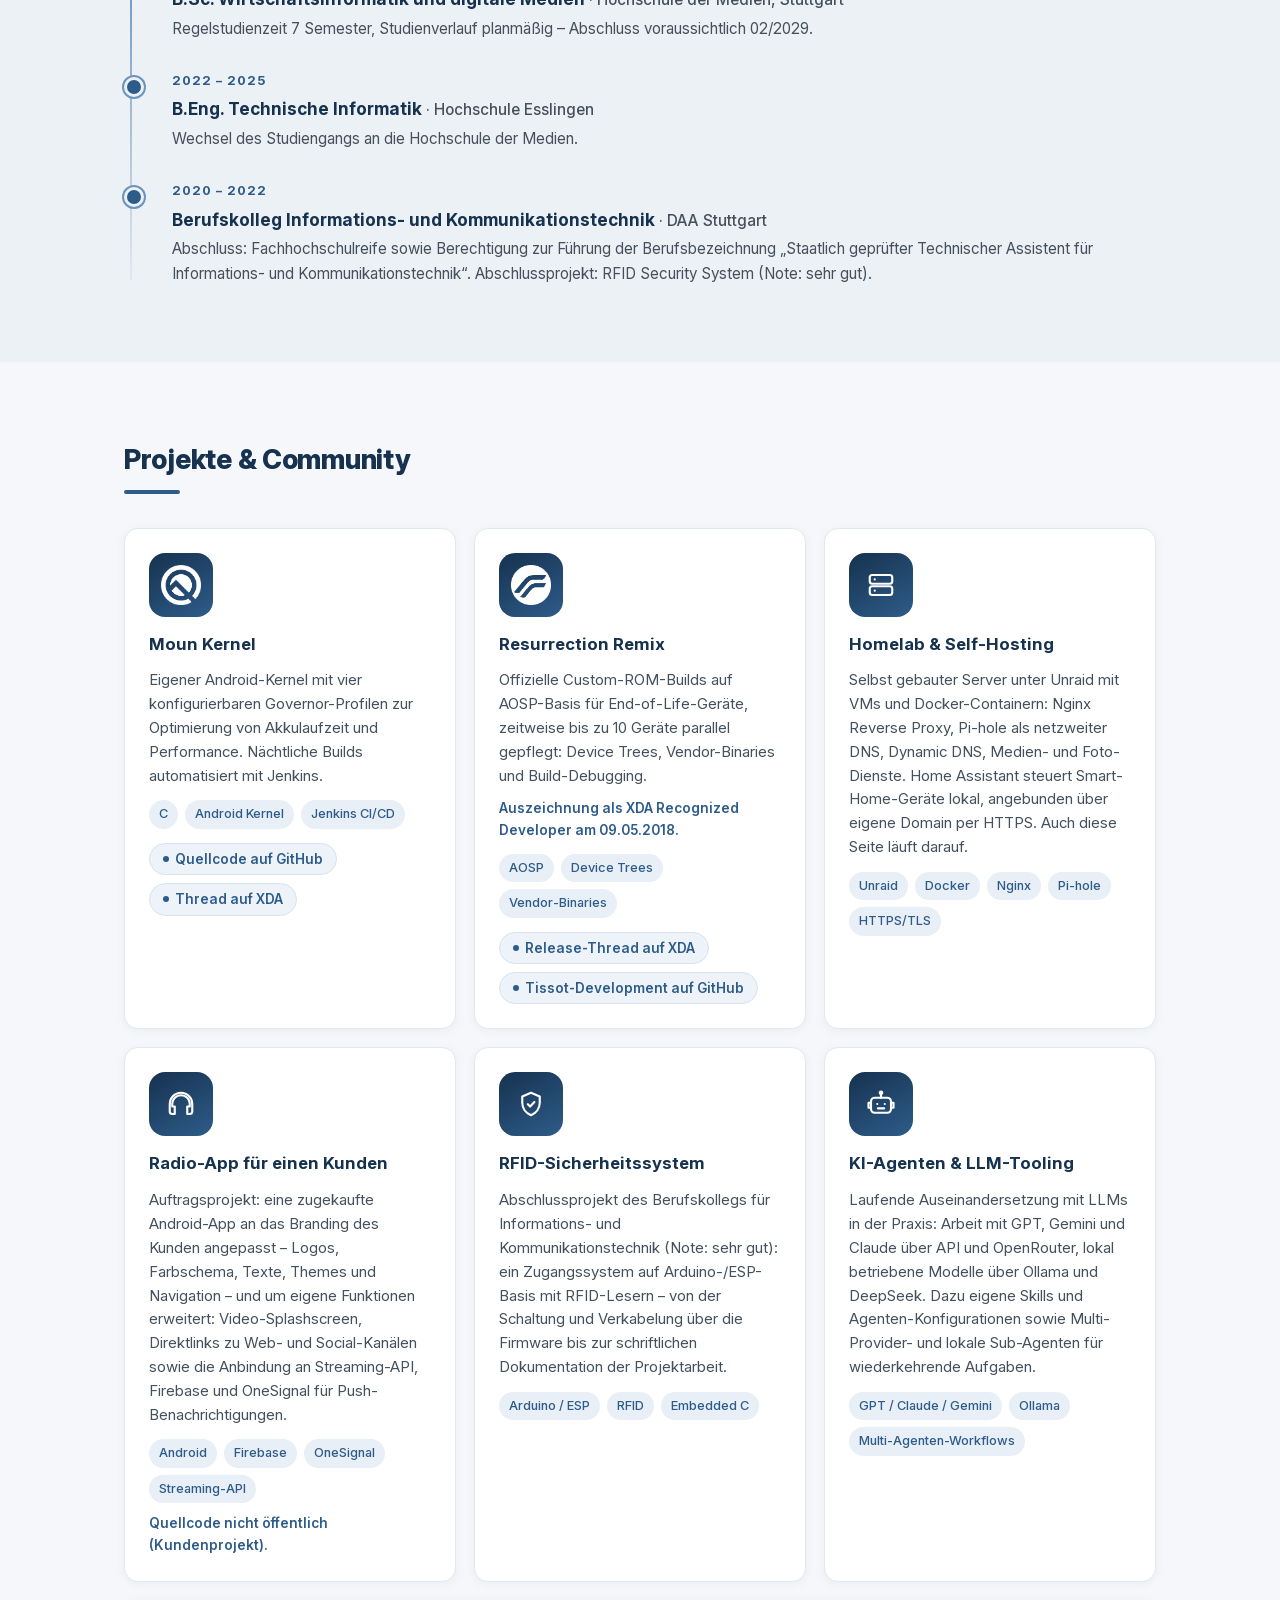
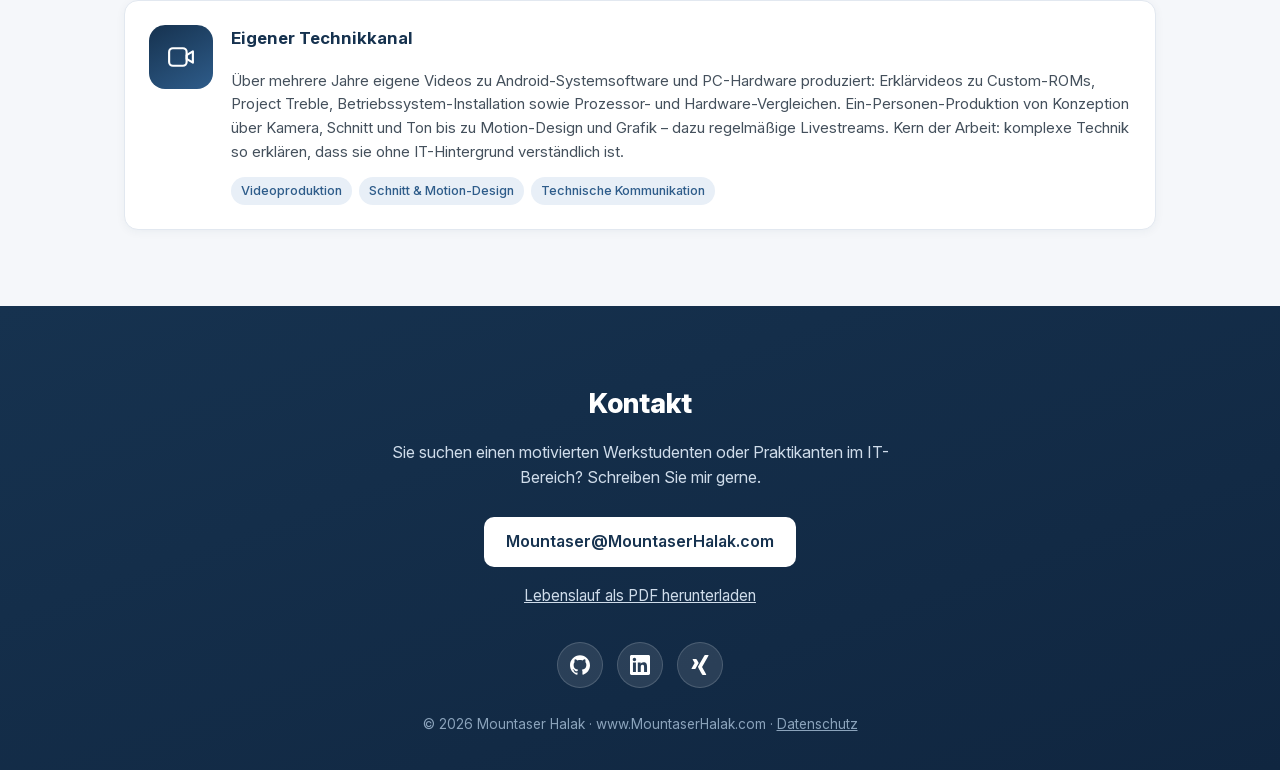
==== commit 51982aac: "Align portfolio website content with updated résumé Synchronize site content with updated résumé:  -" ====
--- a/index.html
+++ b/index.html
@@ -3,20 +3,20 @@
 <head>
   <meta charset="UTF-8">
   <meta name="viewport" content="width=device-width, initial-scale=1.0">
-  <meta name="description" content="Mohamad Mountaser Halak – Systemadministration, Netzwerktechnik und DevOps. Wirtschaftsinformatik-Student (HdM Stuttgart) mit Linux-, Windows-Server- und AOSP-Erfahrung.">
-  <title>Mountaser Halak – Systemadministration, Netzwerktechnik &amp; DevOps</title>
+  <meta name="description" content="Mountaser Halak – Staatlich geprüfter Technischer Assistent für Informations- und Kommunikationstechnik. Systemadministration, IT-Support und Netzwerktechnik. B.Sc. Wirtschaftsinformatik (HdM Stuttgart), Linux-, Windows-Server- und AOSP-Erfahrung.">
+  <title>Mountaser Halak – Systemadministration, IT-Support &amp; Netzwerktechnik</title>
   <link rel="canonical" href="https://www.mountaserhalak.com/">
 
   <meta property="og:type" content="website">
   <meta property="og:url" content="https://www.mountaserhalak.com/">
-  <meta property="og:title" content="Mountaser Halak – Systemadministration, Netzwerktechnik &amp; DevOps">
-  <meta property="og:description" content="Wirtschaftsinformatik-Student mit Linux-, Windows-Server- und AOSP-Erfahrung. Offen für Werkstudentenstellen und Praktika im IT-Bereich.">
+  <meta property="og:title" content="Mountaser Halak – Systemadministration, IT-Support &amp; Netzwerktechnik">
+  <meta property="og:description" content="Staatlich geprüfter Technischer Assistent für Informations- und Kommunikationstechnik. Ab sofort als Werkstudent verfügbar, 20 Std./Woche.">
   <meta property="og:image" content="https://www.mountaserhalak.com/imgs/portrait.jpg">
   <meta property="og:locale" content="de_DE">
   <meta name="twitter:card" content="summary_large_image">
 
-  <link rel="icon" href="imgs/halak.png" type="image/png">
-  <link rel="apple-touch-icon" href="imgs/halak.png">
+  <link rel="icon" href="imgs/favicon.jpg" type="image/jpeg" sizes="180x180">
+  <link rel="apple-touch-icon" href="imgs/favicon.jpg" sizes="180x180">
   <link rel="stylesheet" href="css/style.css">
 
   <!-- Content is faded in by JS; keep it visible if JS never runs. -->
@@ -45,24 +45,25 @@
     <div class="hero-inner">
       <div class="hero-text reveal">
         <p class="kicker">Hallo, ich bin</p>
-        <h1>Mohamad Mountaser<br>Halak</h1>
-        <p class="sub">Systemadministration · Netzwerktechnik · DevOps<br>B.Sc. Wirtschaftsinformatik und digitale Medien, HdM Stuttgart</p>
+        <h1>Mountaser Halak</h1>
+        <p class="sub">Systemadministration · IT-Support · Netzwerktechnik<br>Staatlich geprüfter Technischer Assistent für Informations- und Kommunikationstechnik<br>B.Sc. Wirtschaftsinformatik und digitale Medien, HdM Stuttgart</p>
         <p class="tagline">Ich baue Systeme, die es vorher nicht gab – vom eigenen Android-Kernel bis zum Homelab aus ausrangierter Hardware.</p>
         <div class="chips">
           <span class="chip">Systemadministration</span>
           <span class="chip">Linux &amp; Windows Server</span>
           <span class="chip">Netzwerktechnik</span>
-          <span class="chip">DevOps / CI-CD</span>
+          <span class="chip">Virtualisierung</span>
+          <span class="chip">CI/CD &amp; Automatisierung</span>
           <span class="chip">Android / AOSP</span>
         </div>
         <div class="hero-actions">
           <a class="btn btn-light" href="#kontakt">Kontakt aufnehmen</a>
-          <a class="btn btn-ghost" href="cv/Lebenslauf_Mohamad_Mountaser_Halak.pdf" download>Lebenslauf (PDF)</a>
+          <a class="btn btn-ghost" href="cv/Lebenslauf_Mountaser_Halak.pdf" download>Lebenslauf (PDF)</a>
         </div>
       </div>
       <div class="hero-photo reveal">
         <div class="photo-ring">
-          <img src="imgs/portrait.jpg" alt="Porträt von Mohamad Mountaser Halak" width="300" height="404">
+          <img src="imgs/portrait.jpg" alt="Porträt von Mountaser Halak" width="300" height="404">
         </div>
       </div>
     </div>
@@ -97,9 +98,9 @@
           </div>
           <div class="facts reveal">
             <div class="fact"><span class="fact-label">Standort</span><span>Raum Stuttgart</span></div>
-            <div class="fact"><span class="fact-label">Studium</span><span>B.Sc. Wirtschaftsinformatik und digitale Medien, HdM Stuttgart</span></div>
-            <div class="fact"><span class="fact-label">Sprachen</span><span>Deutsch (verhandlungssicher), Englisch (C1), Arabisch (Muttersprache)</span></div>
-            <div class="fact"><span class="fact-label">Aktuell</span><span>Offen für Werkstudentenstellen &amp; Praktika im IT-Bereich</span></div>
+            <div class="fact"><span class="fact-label">Studium</span><span>B.Sc. Wirtschaftsinformatik und digitale Medien, HdM Stuttgart – Abschluss voraussichtlich 02/2029</span></div>
+            <div class="fact"><span class="fact-label">Sprachen</span><span>Deutsch – verhandlungssicher</span><span>Englisch – verhandlungssicher</span><span>Arabisch – Muttersprache</span></div>
+            <div class="fact"><span class="fact-label">Verfügbarkeit</span><span>Ab sofort als Werkstudent, 20 Std./Woche · bis 30.09.2026 auch in Vollzeit möglich</span></div>
           </div>
         </div>
       </div>
@@ -115,11 +116,11 @@
           </div>
           <div class="card reveal">
             <h3>Linux</h3>
-            <div class="tags"><span>Debian</span><span>Ubuntu</span><span>Arch</span><span>Serveradministration</span><span>Shell-Scripting</span><span>Nginx</span></div>
+            <div class="tags"><span>Debian</span><span>Ubuntu</span><span>Arch</span><span>Serveradministration</span><span>Bash</span><span>Shell-Scripting</span><span>Nginx</span><span>Raspberry Pi</span></div>
           </div>
           <div class="card reveal">
             <h3>Virtualisierung &amp; Container</h3>
-            <div class="tags"><span>Unraid</span><span>VMs</span><span>Docker</span><span>Reverse Proxy</span><span>Self-Hosting</span></div>
+            <div class="tags"><span>VMware vSphere / ESXi</span><span>VMware Workstation</span><span>KVM/QEMU</span><span>Unraid</span><span>Docker</span><span>Reverse Proxy</span><span>Self-Hosting</span></div>
           </div>
           <div class="card reveal">
             <h3>Entwicklung &amp; Automatisierung</h3>
@@ -127,7 +128,7 @@
           </div>
           <div class="card reveal">
             <h3>Netzwerk &amp; Storage</h3>
-            <div class="tags"><span>Pi-hole DNS</span><span>Dynamic DNS</span><span>HTTPS / TLS</span><span>NAS</span><span>RAID 0–10</span><span>ZFS</span></div>
+            <div class="tags"><span>Routing</span><span>Firewall</span><span>Pi-hole DNS</span><span>Dynamic DNS</span><span>VPN (WireGuard / OpenVPN)</span><span>TLS / Let’s Encrypt</span><span>NAS</span><span>RAID 0–10</span><span>ZFS</span><span>Snapshot- &amp; Backup-Konzepte</span></div>
           </div>
           <div class="card reveal">
             <h3>Android / AOSP</h3>
@@ -135,15 +136,15 @@
           </div>
           <div class="card reveal">
             <h3>Embedded &amp; Hardware</h3>
-            <div class="tags"><span>Arduino / ESP</span><span>Home Assistant</span><span>Löten &amp; Microsoldering</span><span>PC- &amp; Server-Hardware</span></div>
+            <div class="tags"><span>Arduino / ESP</span><span>Raspberry Pi</span><span>Home Assistant</span><span>Löten &amp; Microsoldering</span><span>PC- &amp; Server-Hardware</span></div>
           </div>
           <div class="card reveal">
             <h3>KI &amp; Agenten</h3>
-            <div class="tags"><span>GPT</span><span>Gemini</span><span>Claude</span><span>OpenRouter</span><span>Ollama</span><span>DeepSeek</span><span>MCP-Server</span><span>Multi-Agenten-Workflows</span><span>RAG / Vektor-Memory</span></div>
+            <div class="tags"><span>GPT</span><span>Gemini</span><span>Claude</span><span>OpenRouter</span><span>Ollama</span><span>DeepSeek</span><span>Multi-Agenten-Workflows</span></div>
           </div>
           <div class="card reveal">
             <h3>Design &amp; Medien</h3>
-            <div class="tags"><span>Photoshop</span><span>InDesign</span><span>Premiere Pro</span><span>After Effects</span><span>CorelDRAW</span></div>
+            <div class="tags"><span>Photoshop</span><span>InDesign</span><span>Premiere Pro</span><span>After Effects</span></div>
           </div>
         </div>
       </div>
@@ -157,7 +158,7 @@
             <div class="t-date">11.2023 – 06.2026</div>
             <div class="t-body">
               <h3>Fahrgastprüfer im VVS-Gebiet <span>· DB Regio AG</span></h3>
-              <p>Fahrscheinprüfung und Fahrgastbetreuung im gesamten VVS-Gebiet – sicheres, kundenorientiertes Auftreten auch in Konfliktsituationen.</p>
+              <p>Werkstudententätigkeit über den Personaldienstleister Job Valley, rund 2,5 Jahre neben dem Vollzeitstudium. Fahrscheinprüfung und Fahrgastbetreuung im gesamten VVS-Gebiet – sicheres, kundenorientiertes Auftreten auch in Konfliktsituationen.</p>
             </div>
           </div>
           <div class="t-item reveal">
@@ -170,8 +171,8 @@
           <div class="t-item reveal">
             <div class="t-date">03.2023 – 07.2023</div>
             <div class="t-body">
-              <h3>Aushilfstätigkeiten in Handel &amp; Empfang</h3>
-              <p>dm-drogerie markt · GALERIA Karstadt Kaufhof · GEHE Pharma Handel · Modehaus Zinser</p>
+              <h3>Studentische Nebentätigkeiten in Handel &amp; Empfang</h3>
+              <p>Kassentätigkeit und Kundenberatung bei GALERIA Karstadt Kaufhof. Weitere Einsätze: dm-drogerie markt · GEHE Pharma Handel · Modehaus Zinser</p>
             </div>
           </div>
         </div>
@@ -186,12 +187,13 @@
             <div class="t-date">seit 10.2025</div>
             <div class="t-body">
               <h3>B.Sc. Wirtschaftsinformatik und digitale Medien <span>· Hochschule der Medien, Stuttgart</span></h3>
+              <p>Regelstudienzeit 7 Semester, Studienverlauf planmäßig – Abschluss voraussichtlich 02/2029.</p>
             </div>
           </div>
           <div class="t-item reveal">
             <div class="t-date">2022 – 2025</div>
             <div class="t-body">
-              <h3>Technische Informatik (B.Eng.) <span>· Hochschule Esslingen</span></h3>
+              <h3>B.Eng. Technische Informatik <span>· Hochschule Esslingen</span></h3>
               <p>Wechsel des Studiengangs an die Hochschule der Medien.</p>
             </div>
           </div>
@@ -199,13 +201,7 @@
             <div class="t-date">2020 – 2022</div>
             <div class="t-body">
               <h3>Berufskolleg Informations- und Kommunikationstechnik <span>· DAA Stuttgart</span></h3>
-              <p>Fachhochschulreife, staatlich geprüfter technischer Assistent.</p>
-            </div>
-          </div>
-          <div class="t-item reveal">
-            <div class="t-date">2015 – 2019</div>
-            <div class="t-body">
-              <h3>Berufskolleg &amp; Berufsvorbereitung <span>· IT-Schule Stuttgart, BBQ/BAZ Esslingen, DB</span></h3>
+              <p>Abschluss: Fachhochschulreife sowie Berechtigung zur Führung der Berufsbezeichnung „Staatlich geprüfter Technischer Assistent für Informations- und Kommunikationstechnik“. Abschlussprojekt: RFID Security System (Note: sehr gut).</p>
             </div>
           </div>
         </div>
@@ -230,7 +226,7 @@
             <div class="project-logo"><img src="imgs/original_log_big.png" alt="Resurrection Remix Logo" loading="lazy"></div>
             <h3>Resurrection Remix</h3>
             <p>Offizielle Custom-ROM-Builds auf AOSP-Basis für End-of-Life-Geräte, zeitweise bis zu 10 Geräte parallel gepflegt: Device Trees, Vendor-Binaries und Build-Debugging.</p>
-            <p class="project-note">Auszeichnung als XDA Recognized Developer am 09.05.2018 (seit Studienbeginn nicht mehr aktiv).</p>
+            <p class="project-note">Auszeichnung als XDA Recognized Developer am 09.05.2018.</p>
             <div class="tags project-tags"><span>AOSP</span><span>Device Trees</span><span>Vendor-Binaries</span></div>
             <p class="project-links">
               <a href="https://xdaforums.com/t/rom-9-0-official-tissot-4-9-resurrection-remix-v7-0-2-04-06-2019.3766990/" target="_blank" rel="noopener noreferrer">Release-Thread auf XDA</a>
@@ -282,8 +278,19 @@
               </svg>
             </div>
             <h3>KI-Agenten &amp; LLM-Tooling</h3>
-            <p>Laufende Auseinandersetzung mit LLMs in der Praxis: Arbeit mit GPT, Gemini und Claude über API und OpenRouter, lokal betriebene Modelle über Ollama und DeepSeek. Dazu eigene Skills und Agenten-Konfigurationen, Multi-Provider- und lokale Sub-Agenten, angebundene MCP-Server und RAG mit Vektor-Memory.</p>
-            <div class="tags project-tags"><span>GPT / Claude / Gemini</span><span>MCP-Server</span><span>RAG</span></div>
+            <p>Laufende Auseinandersetzung mit LLMs in der Praxis: Arbeit mit GPT, Gemini und Claude über API und OpenRouter, lokal betriebene Modelle über Ollama und DeepSeek. Dazu eigene Skills und Agenten-Konfigurationen sowie Multi-Provider- und lokale Sub-Agenten für wiederkehrende Aufgaben.</p>
+            <div class="tags project-tags"><span>GPT / Claude / Gemini</span><span>Ollama</span><span>Multi-Agenten-Workflows</span></div>
+          </div>
+          <div class="card project project-wide reveal">
+            <div class="project-icon" aria-hidden="true">
+              <svg viewBox="0 0 24 24" fill="none" stroke="currentColor" stroke-width="1.7" stroke-linecap="round" stroke-linejoin="round" focusable="false">
+                <rect x="2.5" y="5" width="14" height="14" rx="3"/>
+                <path d="M16.5 10.5l5-3v9l-5-3z"/>
+              </svg>
+            </div>
+            <h3>Eigener Technikkanal</h3>
+            <p>Über mehrere Jahre eigene Videos zu Android-Systemsoftware und PC-Hardware produziert: Erklärvideos zu Custom-ROMs, Project Treble, Betriebssystem-Installation sowie Prozessor- und Hardware-Vergleichen. Ein-Personen-Produktion von Konzeption über Kamera, Schnitt und Ton bis zu Motion-Design und Grafik – dazu regelmäßige Livestreams. Kern der Arbeit: komplexe Technik so erklären, dass sie ohne IT-Hintergrund verständlich ist.</p>
+            <div class="tags project-tags"><span>Videoproduktion</span><span>Schnitt &amp; Motion-Design</span><span>Technische Kommunikation</span></div>
           </div>
         </div>
       </div>
@@ -295,7 +302,7 @@
       <h2 class="reveal">Kontakt</h2>
       <p class="footer-lead reveal">Sie suchen einen motivierten Werkstudenten oder Praktikanten im IT-Bereich? Schreiben Sie mir gerne.</p>
       <a class="btn btn-light footer-mail reveal" href="mailto:Mountaser@MountaserHalak.com">Mountaser@MountaserHalak.com</a>
-      <p class="footer-cv reveal"><a href="cv/Lebenslauf_Mohamad_Mountaser_Halak.pdf" download>Lebenslauf als PDF herunterladen</a></p>
+      <p class="footer-cv reveal"><a href="cv/Lebenslauf_Mountaser_Halak.pdf" download>Lebenslauf als PDF herunterladen</a></p>
       <ul class="social reveal">
         <li>
           <a href="https://github.com/mountaser" target="_blank" rel="noopener noreferrer" aria-label="GitHub-Profil von Mountaser Halak (öffnet in neuem Tab)">
@@ -303,17 +310,17 @@
           </a>
         </li>
         <li>
-          <a href="https://www.linkedin.com/in/mountaser-halak-8a63a533b/" target="_blank" rel="noopener noreferrer" aria-label="LinkedIn-Profil von Mountaser Halak (öffnet in neuem Tab)">
+          <a href="https://www.linkedin.com/in/mountaserhalak/" target="_blank" rel="noopener noreferrer" aria-label="LinkedIn-Profil von Mountaser Halak (öffnet in neuem Tab)">
             <svg viewBox="0 0 24 24" aria-hidden="true" focusable="false"><path d="M20.447 20.452h-3.554v-5.569c0-1.328-.027-3.037-1.852-3.037-1.853 0-2.136 1.445-2.136 2.939v5.667H9.351V9h3.414v1.561h.046c.477-.9 1.637-1.85 3.37-1.85 3.601 0 4.267 2.37 4.267 5.455v6.286zM5.337 7.433c-1.144 0-2.063-.926-2.063-2.065 0-1.138.92-2.063 2.063-2.063 1.14 0 2.064.925 2.064 2.063 0 1.139-.925 2.065-2.064 2.065zm1.782 13.019H3.555V9h3.564v11.452zM22.225 0H1.771C.792 0 0 .774 0 1.729v20.542C0 23.227.792 24 1.771 24h20.451C23.2 24 24 23.227 24 22.271V1.729C24 .774 23.2 0 22.222 0h.003z"/></svg>
           </a>
         </li>
         <li>
-          <a href="https://www.xing.com/profile/MohamadMountaser_Halak/" target="_blank" rel="noopener noreferrer" aria-label="XING-Profil von Mountaser Halak (öffnet in neuem Tab)">
+          <a href="https://www.xing.com/profile/Mountaser_Halak/" target="_blank" rel="noopener noreferrer" aria-label="XING-Profil von Mountaser Halak (öffnet in neuem Tab)">
             <svg viewBox="0 0 24 24" aria-hidden="true" focusable="false"><path d="M18.188 0c-.517 0-.741.325-.927.66 0 0-7.455 13.224-7.702 13.657.015.024 4.919 9.023 4.919 9.023.17.308.436.66.967.66h3.454c.211 0 .375-.078.463-.22.089-.151.089-.346-.009-.536l-4.879-8.916c-.004-.006-.004-.016 0-.022L22.139.756c.095-.191.097-.387.006-.535C22.056.078 21.894 0 21.686 0h-3.498zM3.648 4.74c-.211 0-.385.074-.473.216-.09.149-.078.339.02.531l2.34 4.05c.004.01.004.016 0 .021L1.86 16.051c-.099.188-.093.381 0 .529.085.142.239.234.45.234h3.461c.518 0 .766-.348.945-.667l3.734-6.609-2.378-4.155c-.172-.315-.434-.659-.962-.659H3.648v.016z"/></svg>
           </a>
         </li>
       </ul>
-      <p class="copy">© 2026 Mohamad Mountaser Halak · www.MountaserHalak.com · <a href="datenschutz.html">Datenschutz</a></p>
+      <p class="copy">© 2026 Mountaser Halak · www.MountaserHalak.com · <a href="datenschutz.html">Datenschutz</a></p>
     </div>
   </footer>
 
--- a/css/style.css
+++ b/css/style.css
@@ -197,6 +197,13 @@
 
 /* Projects */
 .projects-grid { display: grid; grid-template-columns: repeat(auto-fit, minmax(260px, 1fr)); gap: 18px; }
+/* Wide card fills the final row so the grid never ends on a lone item. */
+.project-wide { grid-column: 1 / -1; }
+@media (min-width: 900px) {
+  .project-wide { display: grid; grid-template-columns: 64px 1fr; column-gap: 18px; align-items: start; }
+  .project-wide .project-icon { grid-row: 1 / span 3; margin-bottom: 0; }
+  .project-wide h3, .project-wide p, .project-wide .tags { grid-column: 2; }
+}
 .project-logo, .project-icon {
   width: 64px; height: 64px; border-radius: 16px; margin-bottom: 14px;
   background: linear-gradient(150deg, var(--navy), var(--accent));
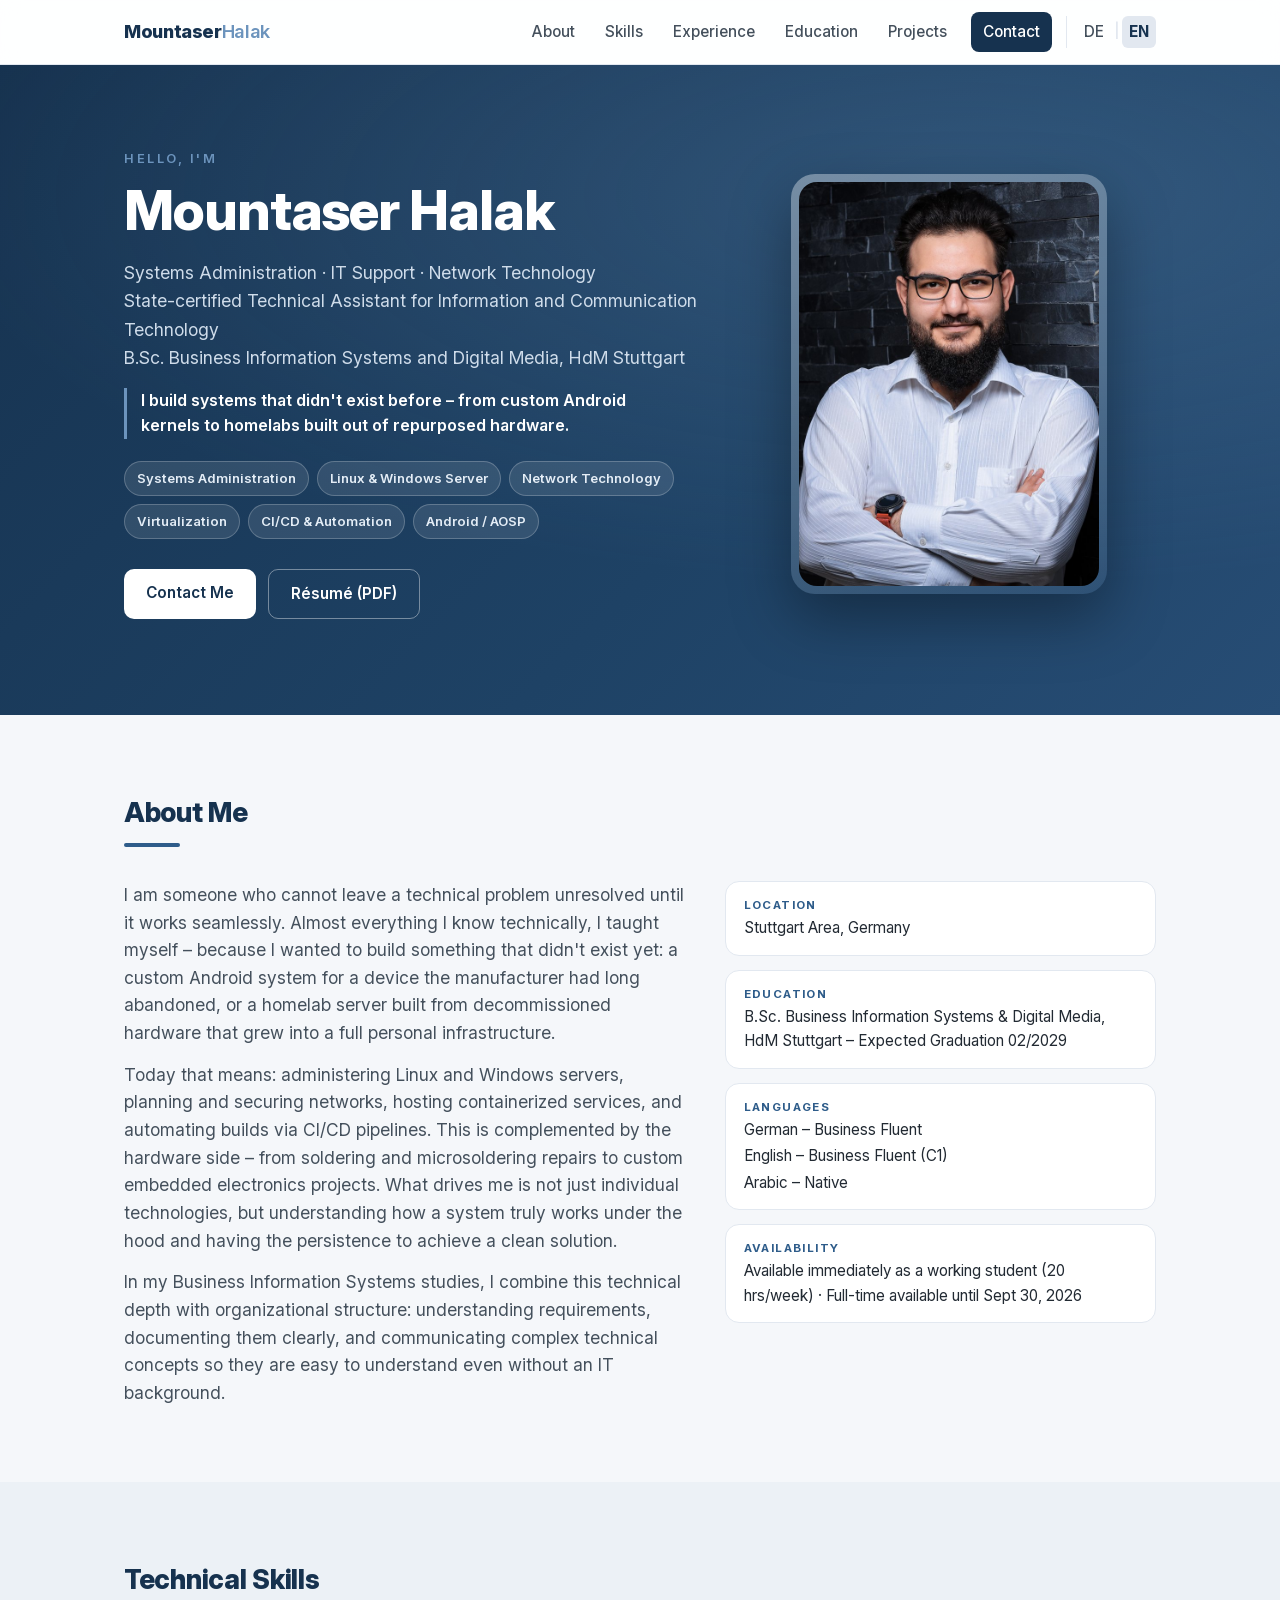
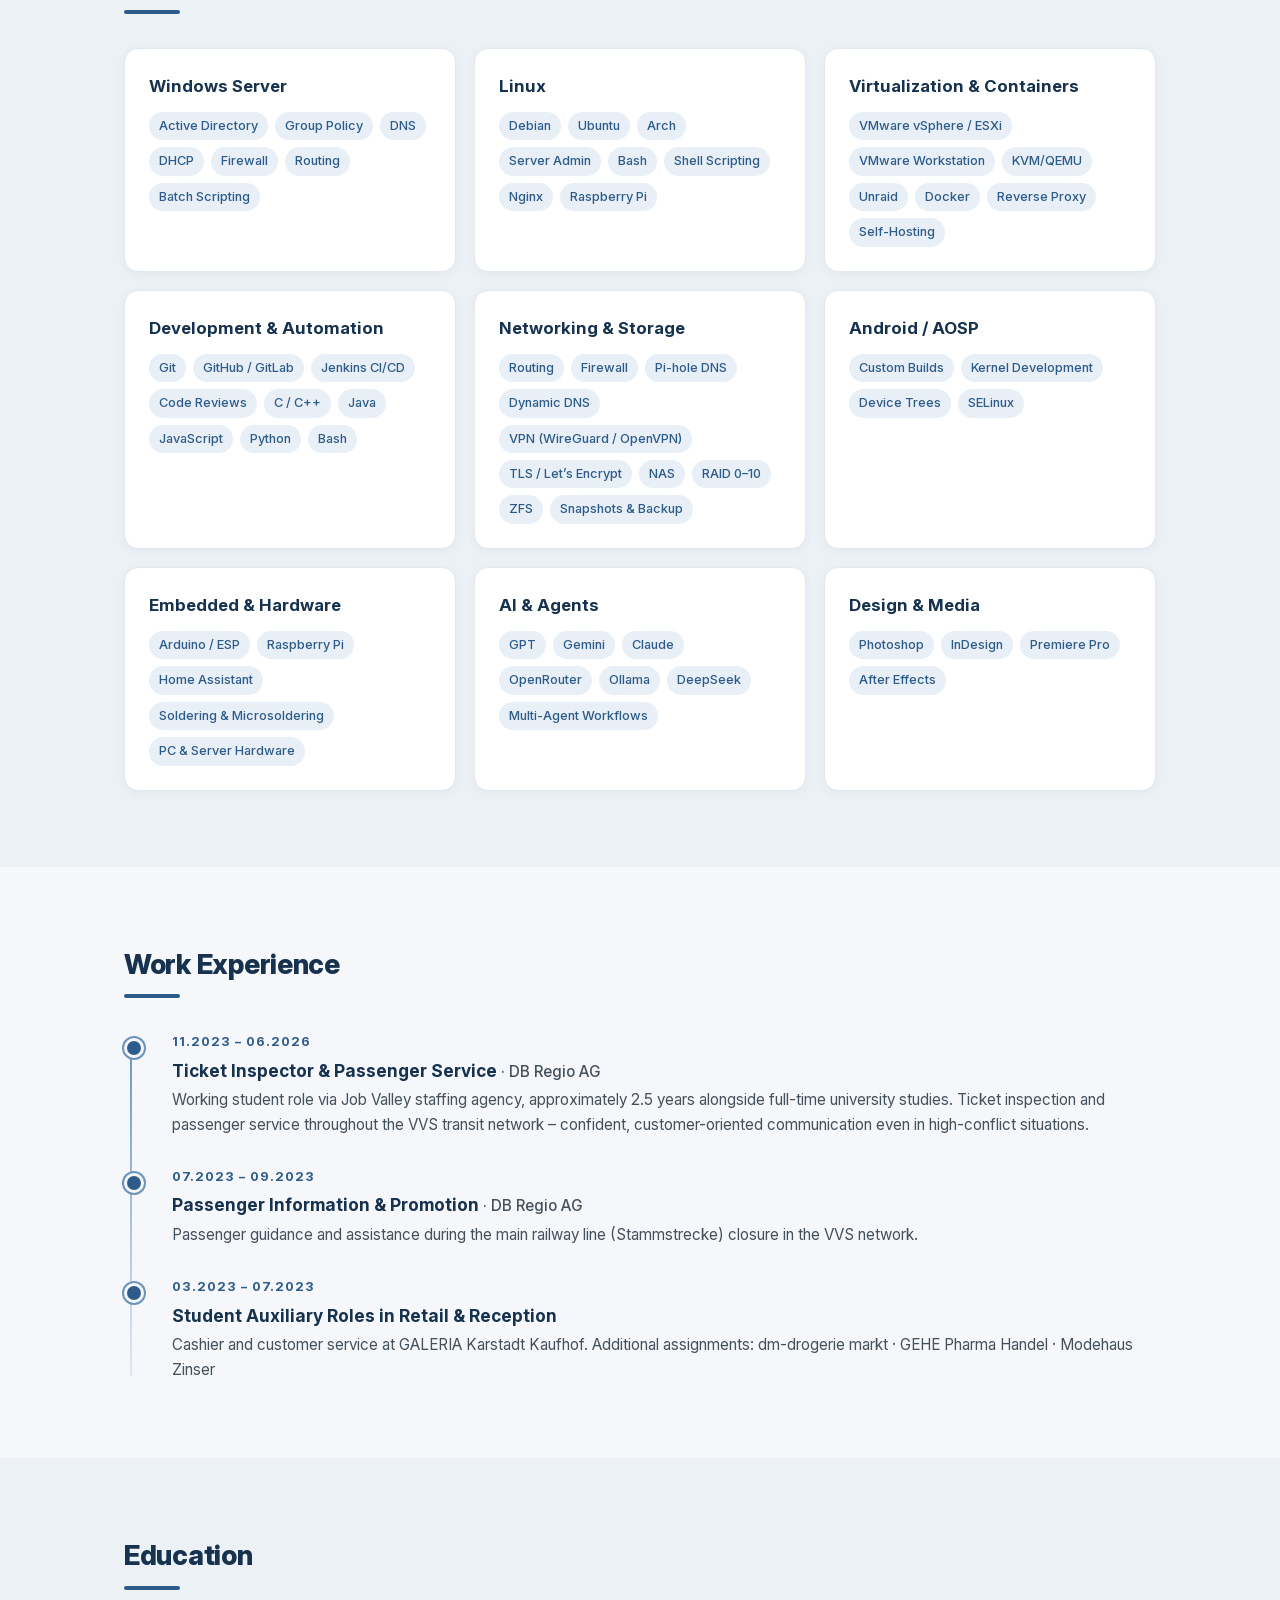
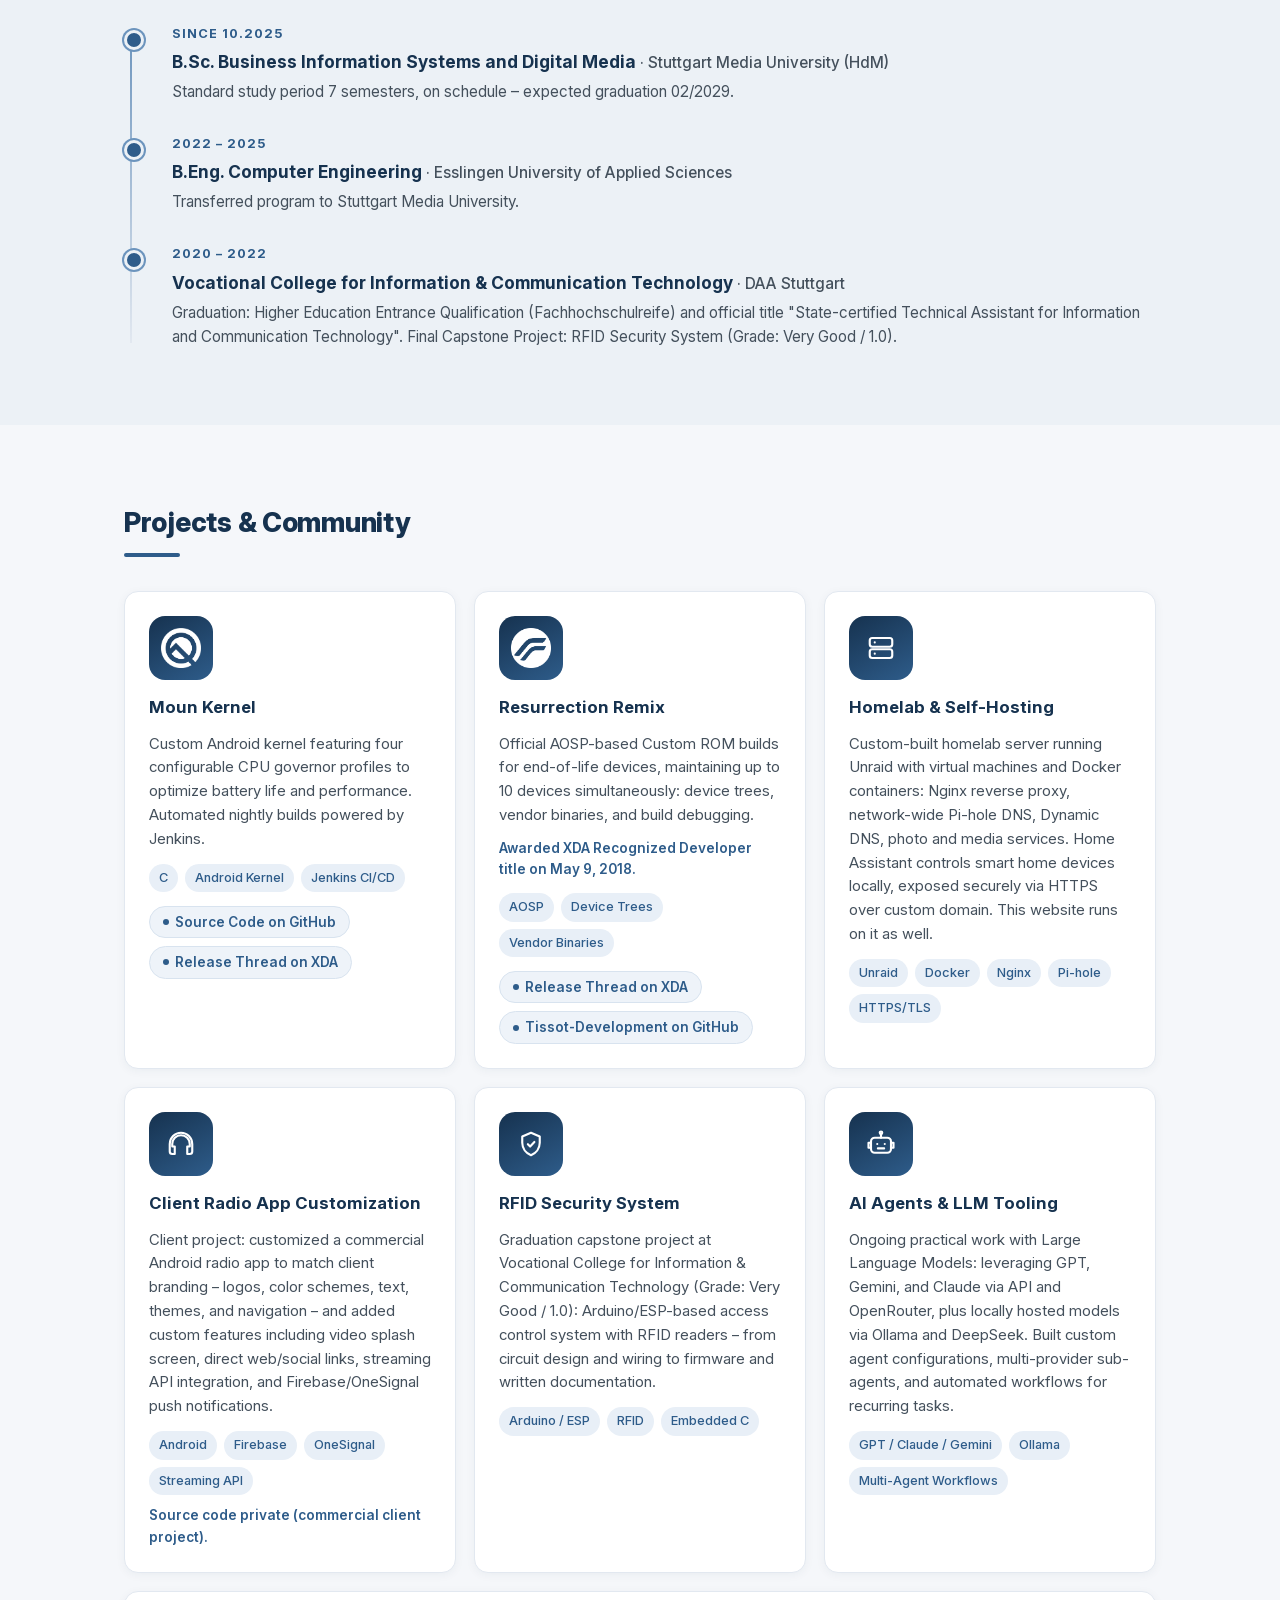
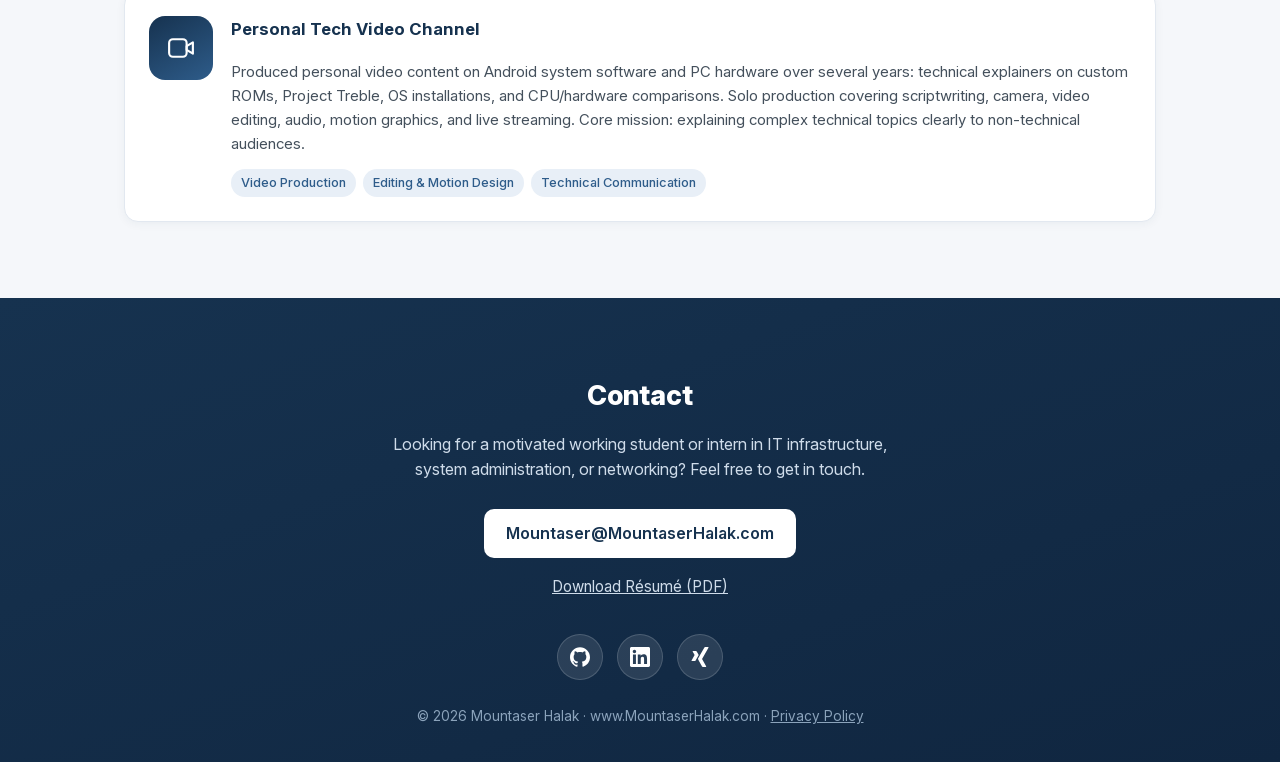
==== commit 7ae3a0b5: "Add English language support, auto-detection, and English résumé PDF" ====
--- a/index.html
+++ b/index.html
@@ -6,6 +6,9 @@
   <meta name="description" content="Mountaser Halak – Staatlich geprüfter Technischer Assistent für Informations- und Kommunikationstechnik. Systemadministration, IT-Support und Netzwerktechnik. B.Sc. Wirtschaftsinformatik (HdM Stuttgart), Linux-, Windows-Server- und AOSP-Erfahrung.">
   <title>Mountaser Halak – Systemadministration, IT-Support &amp; Netzwerktechnik</title>
   <link rel="canonical" href="https://www.mountaserhalak.com/">
+  <link rel="alternate" hreflang="de" href="https://www.mountaserhalak.com/">
+  <link rel="alternate" hreflang="en" href="https://www.mountaserhalak.com/en/">
+  <link rel="alternate" hreflang="x-default" href="https://www.mountaserhalak.com/">
 
   <meta property="og:type" content="website">
   <meta property="og:url" content="https://www.mountaserhalak.com/">
@@ -22,9 +25,9 @@
   <!-- Content is faded in by JS; keep it visible if JS never runs. -->
   <noscript><style>.reveal { opacity: 1 !important; transform: none !important; }</style></noscript>
 </head>
-<body>
-
-  <header class="nav" id="top">
+<body id="top">
+
+  <header class="nav">
     <div class="nav-inner">
       <a class="brand" href="#top">Mountaser<span>Halak</span></a>
       <button class="nav-toggle" id="navToggle" aria-label="Menü öffnen" aria-expanded="false">
@@ -37,6 +40,11 @@
         <a href="#bildung">Bildung</a>
         <a href="#projekte">Projekte</a>
         <a class="nav-cta" href="#kontakt">Kontakt</a>
+        <div class="lang-switcher">
+          <a href="index.html" class="active" data-lang="de" aria-label="Deutsch">DE</a>
+          <span style="color:var(--line);">|</span>
+          <a href="en/" data-lang="en" aria-label="English">EN</a>
+        </div>
       </nav>
     </div>
   </header>
--- a/css/style.css
+++ b/css/style.css
@@ -30,6 +30,7 @@
 * { margin: 0; padding: 0; box-sizing: border-box; }
 
 html { scroll-behavior: smooth; scroll-padding-top: 76px; }
+#top { scroll-margin-top: 0; }
 
 body {
   font-family: 'Inter', system-ui, -apple-system, 'Segoe UI', sans-serif;
@@ -78,6 +79,19 @@
   background: var(--navy); color: #fff; margin-left: 6px;
 }
 .nav nav a.nav-cta:hover { background: var(--accent); }
+.lang-switcher {
+  display: inline-flex; align-items: center; gap: 3px; margin-left: 8px; font-size: 0.85rem; font-weight: 600;
+  border-left: 1px solid var(--line); padding-left: 10px;
+}
+.lang-switcher a {
+  padding: 4px 7px !important; border-radius: 6px !important; color: var(--slate) !important; text-decoration: none;
+}
+.lang-switcher a.active {
+  color: var(--navy) !important; background: #e2e8f0; font-weight: 700;
+}
+.lang-switcher a:hover {
+  color: var(--navy) !important; background: #eef2f7;
+}
 .nav-toggle { display: none; background: none; border: 0; cursor: pointer; padding: 10px; }
 .nav-toggle span {
   display: block; width: 22px; height: 2px; background: var(--navy);
